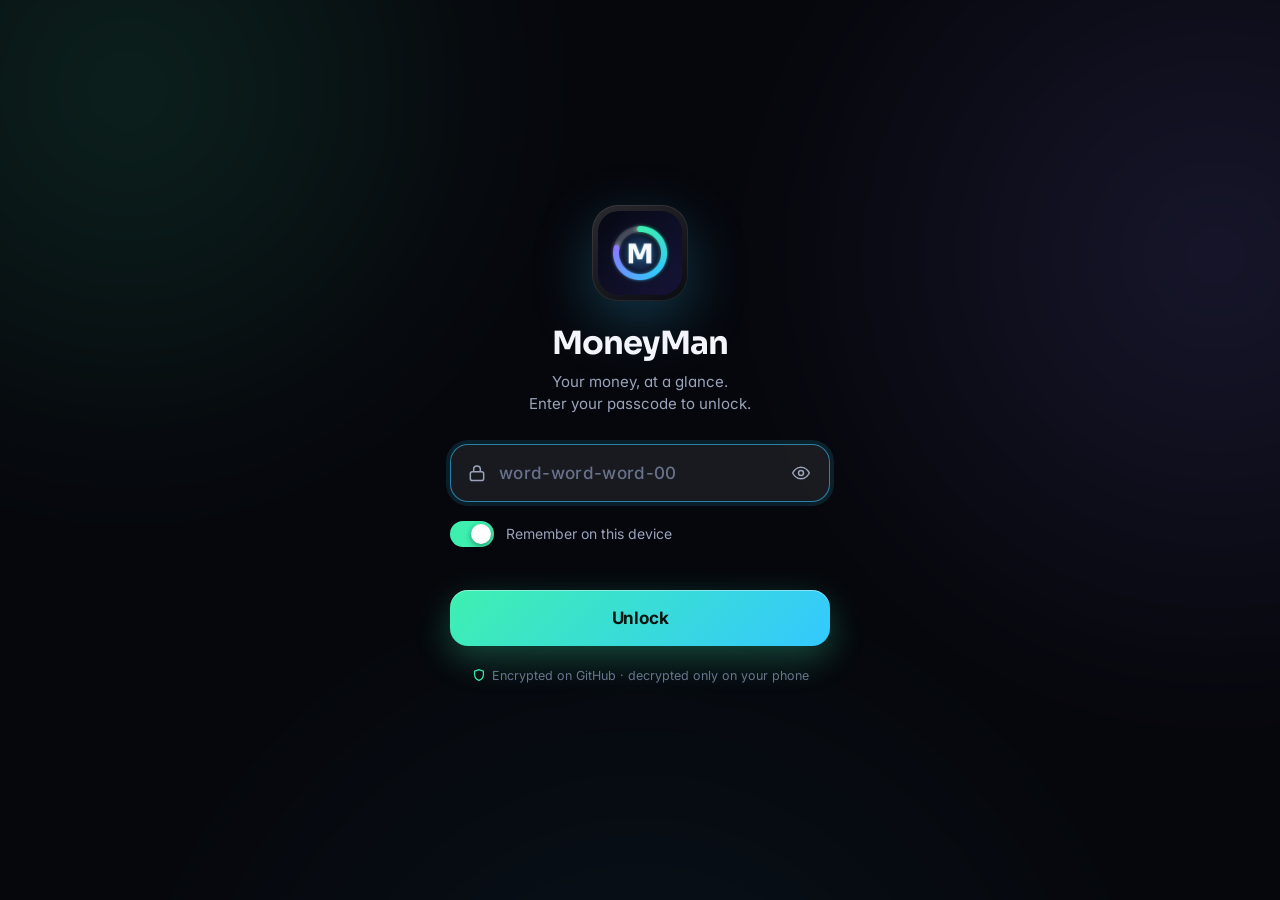
==== index.html @ cd47c5bb "Deploy MoneyMan 2026-10-10T09:07" ====
<!DOCTYPE html>
<html lang="en">
<head>
<meta charset="utf-8">
<meta name="viewport" content="width=device-width, initial-scale=1, viewport-fit=cover, user-scalable=no">
<title>MoneyMan</title>
<meta name="description" content="MoneyMan — private money tracker">
<meta name="robots" content="noindex, nofollow">
<meta name="theme-color" content="#06070c">
<meta name="color-scheme" content="dark">
<meta name="apple-mobile-web-app-capable" content="yes">
<meta name="mobile-web-app-capable" content="yes">
<meta name="apple-mobile-web-app-status-bar-style" content="black-translucent">
<meta name="apple-mobile-web-app-title" content="MoneyMan">
<meta name="format-detection" content="telephone=no">
<meta name="referrer" content="no-referrer">
<link rel="manifest" href="manifest.json">
<link rel="icon" type="image/png" sizes="32x32" href="icons/favicon-32.png">
<link rel="apple-touch-icon" sizes="180x180" href="icons/apple-touch-icon.png">
<link rel="preload" href="fonts/inter.woff2" as="font" type="font/woff2" crossorigin>
<link rel="preload" href="fonts/sora.woff2" as="font" type="font/woff2" crossorigin>
<link rel="stylesheet" href="css/app.css?v=20261010090726">
</head>
<body>
<div class="aurora" aria-hidden="true"><i></i><i></i><i></i></div>

<section id="lock" class="lock" hidden>
  <form class="lock-card" id="lock-form" autocomplete="on" novalidate>
    <div class="lock-icon"><img src="icons/icon-192.png" alt="" width="84" height="84"></div>
    <h1 class="lock-title">MoneyMan</h1>
    <p class="lock-sub">Your money, at a glance.<br>Enter your passcode to unlock.</p>
    <input type="text" name="username" value="carlos" autocomplete="username" hidden>
    <label class="field" id="field">
      <svg class="field-ic" viewBox="0 0 24 24"><rect x="4" y="10.5" width="16" height="10.5" rx="2.5"/><path d="M8 10.5V7.5a4 4 0 0 1 8 0v3"/></svg>
      <input id="pass" type="password" placeholder="word-word-word-00" autocomplete="current-password" autocapitalize="none" autocorrect="off" spellcheck="false" enterkeyhint="go" aria-label="Passcode">
      <button type="button" class="eye" id="eye" aria-label="Show passcode"><svg viewBox="0 0 24 24"><path d="M2 12s3.6-7 10-7 10 7 10 7-3.6 7-10 7S2 12 2 12Z"/><circle cx="12" cy="12" r="3"/></svg></button>
    </label>
    <label class="remember"><input type="checkbox" id="remember" checked><span class="switch"><i></i></span><span>Remember on this device</span></label>
    <p class="lock-err" id="lock-err" role="alert"></p>
    <button type="submit" class="btn-primary" id="unlock"><span class="lbl">Unlock</span><span class="spin"></span></button>
    <p class="lock-foot"><svg viewBox="0 0 24 24"><path d="M12 2.8 4.5 5.6v5.6c0 4.8 3.2 8.6 7.5 10 4.3-1.4 7.5-5.2 7.5-10V5.6z"/></svg>Encrypted on GitHub · decrypted only on your phone</p>
  </form>
</section>

<div id="app" hidden>
  <header id="topbar">
    <div class="brand"><img src="icons/icon-192.png" alt="" width="26" height="26"><span>MoneyMan</span></div>
    <div class="top-right">
      <button class="updated" id="updated" data-action="refresh" aria-label="Refresh data"><i class="dot"></i><span>Updated</span></button>
      <button class="icon-btn" data-action="menu" aria-label="Menu"><svg viewBox="0 0 24 24"><circle cx="5" cy="12" r="1.6"/><circle cx="12" cy="12" r="1.6"/><circle cx="19" cy="12" r="1.6"/></svg></button>
    </div>
  </header>
  <main id="main"><div id="screen" class="screen"></div></main>
  <nav id="tabbar">
    <span class="tab-ind" aria-hidden="true"></span>
    <button class="tab" data-action="nav" data-tab="home"><svg viewBox="0 0 24 24"><path d="M3.5 10.2 12 3.5l8.5 6.7V19a2 2 0 0 1-2 2h-4v-6h-5v6h-4a2 2 0 0 1-2-2z"/></svg><span>Home</span></button>
    <button class="tab" data-action="nav" data-tab="goals"><svg viewBox="0 0 24 24"><circle cx="12" cy="12" r="9"/><circle cx="12" cy="12" r="5"/><circle cx="12" cy="12" r="1.2"/></svg><span>Goals</span></button>
    <button class="tab" data-action="nav" data-tab="week"><svg viewBox="0 0 24 24"><rect x="3.5" y="5" width="17" height="15.5" rx="3"/><path d="M8 3v4M16 3v4M3.5 10h17M8 14h3"/></svg><span>Week</span></button>
    <button class="tab" data-action="nav" data-tab="bills"><svg viewBox="0 0 24 24"><path d="M5 3h14v18l-2.3-1.5L14.3 21 12 19.5 9.7 21l-2.4-1.5L5 21z"/><path d="M9 8h6M9 12h6M9 16h3"/></svg><span>Bills</span></button>
    <button class="tab" data-action="nav" data-tab="activity"><svg viewBox="0 0 24 24"><path d="M3 12h3.5l2.5-7 5 14 2.5-7H21"/></svg><span>Activity</span></button>
  </nav>
</div>
<div id="sheet-root"></div>
<div id="toasts" aria-live="polite"></div>
<script src="js/app.js?v=20261010090726"></script>
</body>
</html>
---- css/app.css ----
@font-face{font-family:"Inter";src:url(../fonts/inter.woff2) format("woff2");font-weight:400 800;font-display:swap}
@font-face{font-family:"Sora";src:url(../fonts/sora.woff2) format("woff2");font-weight:500 800;font-display:swap}

:root{
  --bg:#06070c; --bg2:#0b0d16;
  --card:rgba(255,255,255,.045); --card2:rgba(255,255,255,.07); --line:rgba(255,255,255,.075); --line2:rgba(255,255,255,.12);
  --text:#f3f5fb; --dim:#9aa3ba; --dim2:#69728c;
  --mint:#3ef0b0; --cyan:#34c8ff; --violet:#8b7bff; --pink:#ff7ab6; --amber:#ffb547; --red:#ff5d6c; --blue:#5b8cff;
  --g-mint:linear-gradient(135deg,#3ef0b0,#34c8ff); --g-violet:linear-gradient(135deg,#8b7bff,#34c8ff); --g-pink:linear-gradient(135deg,#ff7ab6,#ffb547);
  --sat:env(safe-area-inset-top,0px); --sab:env(safe-area-inset-bottom,0px);
  --sal:env(safe-area-inset-left,0px); --sar:env(safe-area-inset-right,0px);
  --body:"Inter",-apple-system,system-ui,sans-serif; --head:"Sora","Inter",-apple-system,system-ui,sans-serif;
  --tabh:62px; --toph:52px; --r:22px; --ease:cubic-bezier(.2,.9,.25,1);
}
*{box-sizing:border-box;-webkit-tap-highlight-color:transparent}
html,body{margin:0;height:100%;background:var(--bg);color:var(--text);font-family:var(--body);font-size:15px;overflow:hidden;overscroll-behavior:none;
  -webkit-font-smoothing:antialiased;font-feature-settings:"cv11","ss01"}
body{position:fixed;inset:0;-webkit-user-select:none;user-select:none;-webkit-text-size-adjust:100%}
button{font:inherit;color:inherit;background:none;border:0;padding:0;cursor:pointer;touch-action:manipulation}
input{font:inherit;color:inherit;-webkit-user-select:text;user-select:text}
svg{display:block}
[hidden]{display:none!important}
.num{font-family:var(--head);font-variant-numeric:tabular-nums;letter-spacing:-.02em}

/* ambient aurora */
.aurora{position:fixed;inset:0;z-index:0;pointer-events:none;overflow:hidden}
.aurora i{position:absolute;border-radius:50%;filter:blur(60px);opacity:.55;animation:drift 22s ease-in-out infinite alternate}
.aurora i:nth-child(1){width:70vw;height:70vw;left:-25vw;top:-28vw;background:radial-gradient(circle,rgba(62,240,176,.22),transparent 65%)}
.aurora i:nth-child(2){width:80vw;height:80vw;right:-35vw;top:-20vw;background:radial-gradient(circle,rgba(139,123,255,.25),transparent 65%);animation-delay:-8s}
.aurora i:nth-child(3){width:90vw;height:90vw;left:5vw;bottom:-60vw;background:radial-gradient(circle,rgba(52,200,255,.12),transparent 65%);animation-delay:-14s}
@keyframes drift{to{transform:translate3d(6vw,4vw,0) scale(1.08)}}

/* ---------- lock screen ---------- */
.lock{position:fixed;inset:0;z-index:20;display:flex;align-items:center;justify-content:center;
  padding:calc(var(--sat) + 20px) calc(var(--sar) + 22px) calc(var(--sab) + 20px) calc(var(--sal) + 22px);overflow-y:auto}
.lock-card{width:100%;max-width:380px;display:flex;flex-direction:column;align-items:center;text-align:center;animation:rise .7s var(--ease) both}
.lock-icon{width:96px;height:96px;border-radius:26px;padding:6px;background:linear-gradient(145deg,rgba(255,255,255,.14),rgba(255,255,255,.02));
  box-shadow:0 20px 60px rgba(52,200,255,.25),0 0 0 1px rgba(255,255,255,.08) inset;margin-bottom:22px;animation:float 5s ease-in-out infinite}
.lock-icon img{width:84px;height:84px;border-radius:21px;display:block}
.lock-title{font-family:var(--head);font-weight:700;font-size:32px;letter-spacing:-.03em;margin:0 0 8px}
.lock-sub{color:var(--dim);margin:0 0 28px;line-height:1.5;font-size:15px}
.field{width:100%;height:58px;display:flex;align-items:center;gap:10px;padding:0 6px 0 16px;border-radius:18px;background:rgba(255,255,255,.06);
  border:1px solid var(--line2);transition:border-color .2s,box-shadow .2s,background .2s}
.field:focus-within{border-color:rgba(52,200,255,.6);box-shadow:0 0 0 4px rgba(52,200,255,.12);background:rgba(255,255,255,.08)}
.field.bad{border-color:rgba(255,93,108,.7);box-shadow:0 0 0 4px rgba(255,93,108,.12);animation:shake .45s}
.field-ic{width:20px;height:20px;flex:none;fill:none;stroke:var(--dim);stroke-width:1.8}
.field input{flex:1;min-width:0;height:100%;background:none;border:0;outline:0;font-size:17px;font-weight:500;letter-spacing:.02em}
.field input::placeholder{color:var(--dim2)}
.eye{width:44px;height:44px;display:grid;place-items:center;border-radius:12px;color:var(--dim)}
.eye svg{width:20px;height:20px;fill:none;stroke:currentColor;stroke-width:1.8}
.eye.on{color:var(--cyan)}
.remember{display:flex;align-items:center;gap:12px;align-self:flex-start;min-height:44px;margin-top:10px;color:var(--dim);font-size:14px;cursor:pointer}
.remember input{position:absolute;opacity:0;pointer-events:none}
.switch{width:44px;height:26px;border-radius:99px;background:rgba(255,255,255,.12);position:relative;transition:background .25s}
.switch i{position:absolute;top:3px;left:3px;width:20px;height:20px;border-radius:50%;background:#fff;box-shadow:0 2px 6px rgba(0,0,0,.4);transition:transform .25s var(--ease)}
.remember input:checked+.switch{background:var(--mint)}
.remember input:checked+.switch i{transform:translateX(18px)}
.lock-err{min-height:20px;margin:6px 0 8px;color:#ff8a95;font-size:14px;font-weight:500}
.btn-primary{position:relative;width:100%;height:56px;border-radius:18px;background:var(--g-mint);color:#04140f;font-weight:700;font-size:17px;letter-spacing:-.01em;
  box-shadow:0 12px 34px rgba(62,240,176,.28),inset 0 1px 0 rgba(255,255,255,.4);transition:transform .15s,filter .2s,box-shadow .2s}
.btn-primary:active{transform:scale(.97)}
.btn-primary .spin{display:none;position:absolute;right:20px;top:50%;width:20px;height:20px;margin-top:-10px;border-radius:50%;border:2.5px solid rgba(4,20,15,.25);border-top-color:#04140f;animation:spin .8s linear infinite}
.btn-primary.busy{filter:saturate(.7)}
.btn-primary.busy .spin{display:block}
.lock-foot{display:flex;align-items:center;gap:6px;margin-top:22px;color:var(--dim2);font-size:12.5px}
.lock-foot svg{width:14px;height:14px;fill:none;stroke:var(--mint);stroke-width:2}
.unlocking .lock-card{animation:unlockOut .5s var(--ease) forwards}

/* ---------- app shell ---------- */
#app{position:fixed;inset:0;z-index:2}
#topbar{position:absolute;top:0;left:0;right:0;z-index:5;height:calc(var(--sat) + var(--toph));display:flex;align-items:flex-end;justify-content:space-between;
  padding:var(--sat) calc(var(--sar) + 10px) 0 calc(var(--sal) + 18px);
  background:linear-gradient(180deg,rgba(6,7,12,.92),rgba(6,7,12,.72));-webkit-backdrop-filter:blur(18px) saturate(160%);backdrop-filter:blur(18px) saturate(160%);
  border-bottom:1px solid transparent;transition:border-color .25s}
#topbar.scrolled{border-bottom-color:var(--line)}
.brand{display:flex;align-items:center;gap:9px;height:var(--toph);font-family:var(--head);font-weight:700;font-size:17px;letter-spacing:-.02em}
.brand img{border-radius:8px;box-shadow:0 0 14px rgba(52,200,255,.35)}
.top-right{display:flex;align-items:center;gap:2px;height:var(--toph)}
.updated{height:38px;display:flex;align-items:center;gap:7px;padding:0 12px;border-radius:99px;background:var(--card);border:1px solid var(--line);
  color:var(--dim);font-size:12px;font-weight:600;transition:transform .15s}
.updated:active{transform:scale(.95)}
.updated .dot{width:7px;height:7px;border-radius:50%;background:var(--mint);box-shadow:0 0 8px var(--mint)}
.updated.stale .dot{background:var(--amber);box-shadow:0 0 8px var(--amber)}
.updated.loading .dot{animation:pulse 1s ease-in-out infinite}
.icon-btn{flex:none;width:44px;height:44px;display:grid;place-items:center;border-radius:14px;color:var(--dim)}
.icon-btn svg{width:22px;height:22px;fill:currentColor}
.icon-btn:active{background:var(--card)}

#main{position:absolute;inset:0;overflow-y:auto;overflow-x:hidden;-webkit-overflow-scrolling:touch;overscroll-behavior-y:contain;
  padding-top:calc(var(--sat) + var(--toph));padding-bottom:calc(var(--sab) + var(--tabh))}
.screen{min-height:100%;display:flex;flex-direction:column;gap:14px;padding:6px calc(var(--sar) + 16px) 22px calc(var(--sal) + 16px)}
.screen.animate>*{animation:rise .55s var(--ease) both}
.screen.animate>*:nth-child(2){animation-delay:.05s}
.screen.animate>*:nth-child(3){animation-delay:.1s}
.screen.animate>*:nth-child(4){animation-delay:.15s}
.screen.animate>*:nth-child(5){animation-delay:.2s}
.screen.animate>*:nth-child(n+6){animation-delay:.25s}

#tabbar{position:absolute;left:0;right:0;bottom:0;z-index:5;display:grid;grid-template-columns:repeat(5,1fr);
  padding:0 var(--sar) var(--sab) var(--sal);background:rgba(9,10,17,.78);-webkit-backdrop-filter:blur(22px) saturate(170%);backdrop-filter:blur(22px) saturate(170%);
  border-top:1px solid var(--line)}
.tab{position:relative;z-index:1;height:var(--tabh);display:flex;flex-direction:column;align-items:center;justify-content:center;gap:4px;color:var(--dim2);
  font-size:10.5px;font-weight:600;letter-spacing:.01em;transition:color .25s}
.tab svg{width:24px;height:24px;fill:none;stroke:currentColor;stroke-width:1.8;stroke-linecap:round;stroke-linejoin:round;transition:transform .3s var(--ease)}
.tab.active{color:var(--text)}
.tab.active svg{stroke:url(#tabgrad);stroke:var(--mint);transform:translateY(-1px) scale(1.06);filter:drop-shadow(0 0 8px rgba(62,240,176,.55))}
.tab:active svg{transform:scale(.88)}
.tab-ind{position:absolute;top:7px;left:var(--sal);width:calc((100% - var(--sal) - var(--sar)) / 5);height:32px;display:flex;justify-content:center;pointer-events:none;
  transform:translateX(calc(var(--i,0) * 100%));transition:transform .45s var(--ease)}
.tab-ind::before{content:"";width:56px;height:32px;border-radius:99px;background:radial-gradient(60% 80% at 50% 50%,rgba(62,240,176,.18),rgba(62,240,176,.05));
  box-shadow:inset 0 0 0 1px rgba(62,240,176,.14)}

/* ---------- common ---------- */
.card{position:relative;background:linear-gradient(180deg,rgba(255,255,255,.06),rgba(255,255,255,.03));border:1px solid var(--line);border-radius:var(--r);padding:18px;
  box-shadow:0 1px 0 rgba(255,255,255,.05) inset,0 18px 40px rgba(0,0,0,.25)}
.card.pad-s{padding:14px}
.pressable{transition:transform .18s var(--ease),background .2s}
.pressable:active{transform:scale(.975)}
.eyebrow{font-size:12px;font-weight:600;color:var(--dim);letter-spacing:.06em;text-transform:uppercase}
.h-title{font-family:var(--head);font-weight:700;font-size:30px;letter-spacing:-.035em;margin:4px 0 0;line-height:1.1}
.h-sub{color:var(--dim);font-size:14px;margin-top:6px}
.sec-h{display:flex;align-items:baseline;justify-content:space-between;margin:8px 2px -2px}
.sec-h h3{margin:0;font-family:var(--head);font-size:17px;font-weight:600;letter-spacing:-.02em}
.sec-h span{color:var(--dim);font-size:13px;font-weight:500}
.money{font-family:var(--head);font-weight:700;letter-spacing:-.04em;font-variant-numeric:tabular-nums;white-space:nowrap}
.money .c{font-size:.55em;letter-spacing:-.01em;opacity:.75;vertical-align:.62em;margin-left:1px}
.pill{display:inline-flex;align-items:center;gap:6px;height:26px;padding:0 10px;border-radius:99px;font-size:12px;font-weight:650;white-space:nowrap;
  background:rgba(62,240,176,.12);color:var(--mint);border:1px solid rgba(62,240,176,.22)}
.pill i{width:6px;height:6px;border-radius:50%;background:currentColor;box-shadow:0 0 8px currentColor}
.pill.amber{background:rgba(255,181,71,.12);color:var(--amber);border-color:rgba(255,181,71,.25)}
.pill.red{background:rgba(255,93,108,.13);color:#ff8792;border-color:rgba(255,93,108,.3)}
.pill.violet{background:rgba(139,123,255,.14);color:#b2a8ff;border-color:rgba(139,123,255,.28)}
.pill.dim{background:rgba(255,255,255,.06);color:var(--dim);border-color:var(--line)}
.tag{display:inline-flex;align-items:center;height:20px;padding:0 7px;border-radius:6px;font-size:10.5px;font-weight:700;letter-spacing:.05em;
  background:rgba(255,255,255,.08);color:var(--dim)}
.tag.cash{background:rgba(62,240,176,.14);color:var(--mint)}
.tag.bnpl{background:rgba(139,123,255,.16);color:#b2a8ff}
.tag.varies{background:rgba(255,181,71,.14);color:var(--amber)}
.tag.sub{background:rgba(52,200,255,.13);color:var(--cyan)}
.tag.manual{background:rgba(255,122,182,.15);color:var(--pink)}
.ico{width:42px;height:42px;flex:none;border-radius:13px;display:grid;place-items:center;background:rgba(255,255,255,.07);color:var(--text)}
.ico svg{width:20px;height:20px;fill:none;stroke:currentColor;stroke-width:1.8;stroke-linecap:round;stroke-linejoin:round}
.ico.food{background:rgba(255,155,82,.14);color:#ffae6e}
.ico.groceries{background:rgba(62,240,176,.13);color:var(--mint)}
.ico.fun{background:rgba(255,122,182,.14);color:var(--pink)}
.ico.subs{background:rgba(52,200,255,.13);color:var(--cyan)}
.ico.shopping{background:rgba(139,123,255,.15);color:#a99dff}
.ico.gas{background:rgba(255,213,79,.13);color:#ffd54f}
.ico.bills,.ico.fees{background:rgba(91,140,255,.15);color:#85a8ff}
.ico.income{background:rgba(62,240,176,.15);color:var(--mint)}
.ico.transfer{background:rgba(255,255,255,.08);color:#c9cfdd}
.ico.cash{background:rgba(62,240,176,.1);color:#9ff5d3}
.ico.other{background:rgba(255,255,255,.07);color:var(--dim)}
.bar{position:relative;height:12px;border-radius:99px;background:rgba(255,255,255,.07);overflow:visible}
.bar>b{position:absolute;left:0;top:0;bottom:0;width:0;border-radius:99px;background:var(--g-mint);box-shadow:0 0 16px rgba(62,240,176,.45);
  transition:width 1.1s var(--ease)}
.bar.violet>b{background:var(--g-violet);box-shadow:0 0 16px rgba(139,123,255,.5)}
.bar.pink>b{background:var(--g-pink);box-shadow:0 0 16px rgba(255,122,182,.45)}
.bar.amber>b{background:linear-gradient(90deg,#ffcf6b,#ff9d3d);box-shadow:0 0 16px rgba(255,170,60,.5)}
.bar.red>b{background:linear-gradient(90deg,#ff7a6b,#ff3d5f);box-shadow:0 0 16px rgba(255,70,90,.55)}
.bar .tick{position:absolute;top:-5px;bottom:-5px;width:2px;border-radius:2px;background:rgba(255,255,255,.75);box-shadow:0 0 6px rgba(255,255,255,.6)}
.btn{height:46px;display:inline-flex;align-items:center;justify-content:center;gap:8px;padding:0 18px;border-radius:15px;font-weight:650;font-size:15px;
  background:var(--card2);border:1px solid var(--line2);transition:transform .15s,background .2s}
.btn:active{transform:scale(.96);background:rgba(255,255,255,.1)}
.btn svg{width:18px;height:18px;fill:none;stroke:currentColor;stroke-width:2;stroke-linecap:round}
.btn.mint{background:var(--g-mint);color:#04140f;border:0;box-shadow:0 10px 26px rgba(62,240,176,.25)}
.btn.block{width:100%}
.btn.danger{color:#ff8792}
.row{display:flex;align-items:center;gap:12px;min-height:58px;padding:8px 0}
.row+.row{border-top:1px solid var(--line)}
.row .mid{flex:1;min-width:0}
.row .t1{font-weight:600;font-size:15px;white-space:nowrap;overflow:hidden;text-overflow:ellipsis;display:flex;align-items:center;gap:6px}
.row .t1 .nm{overflow:hidden;text-overflow:ellipsis}
.row .t2{color:var(--dim);font-size:12.5px;margin-top:3px;white-space:nowrap;overflow:hidden;text-overflow:ellipsis}
.row .amt{font-family:var(--head);font-weight:600;font-size:15.5px;font-variant-numeric:tabular-nums;letter-spacing:-.02em;text-align:right;white-space:nowrap}
.row .amt.in{color:var(--mint)}
.row .amt small{display:block;color:var(--dim);font-family:var(--body);font-size:11.5px;font-weight:500;letter-spacing:0;margin-top:3px}
.empty{color:var(--dim);text-align:center;padding:22px 8px;font-size:14px}

/* ---------- home ---------- */
.greet .date{color:var(--dim);font-size:13.5px;font-weight:500}
.nudge{display:flex;gap:14px;align-items:center;padding:16px;background:linear-gradient(120deg,rgba(255,181,71,.16),rgba(255,122,182,.08) 60%,rgba(255,255,255,.03));
  border-color:rgba(255,181,71,.22)}
.nudge .ico{background:rgba(255,181,71,.2);color:var(--amber);width:46px;height:46px;border-radius:15px}
.nudge .t{font-family:var(--head);font-weight:600;font-size:16.5px;letter-spacing:-.02em;line-height:1.3}
.nudge .s{color:var(--dim);font-size:13px;margin-top:4px}
.hero-goal{display:flex;align-items:center;gap:18px;overflow:hidden}
.hero-goal::after{content:"";position:absolute;right:-60px;top:-60px;width:200px;height:200px;border-radius:50%;background:radial-gradient(circle,rgba(62,240,176,.14),transparent 70%);pointer-events:none}
.ring{position:relative;flex:none;width:142px;height:142px}
.ring svg{width:100%;height:100%;transform:rotate(-90deg);overflow:visible}
.ring .trk{fill:none;stroke:rgba(255,255,255,.07)}
.ring .val{fill:none;stroke-linecap:round;transition:stroke-dashoffset 1.4s var(--ease);filter:drop-shadow(0 0 7px rgba(62,240,176,.6))}
.ring .ctr{position:absolute;inset:0;display:flex;flex-direction:column;align-items:center;justify-content:center}
.ring .pct{font-family:var(--head);font-weight:700;font-size:30px;letter-spacing:-.04em}
.ring .pct small{font-size:15px;opacity:.7;margin-left:1px}
.ring .of{color:var(--dim);font-size:11.5px;margin-top:2px;font-weight:500}
.hero-goal .info{min-width:0;flex:1;position:relative;z-index:1}
.hero-goal .gname{display:flex;align-items:center;gap:7px;font-weight:600;color:var(--dim);font-size:13.5px}
.hero-goal .gname svg{width:17px;height:17px;fill:none;stroke:var(--mint);stroke-width:1.9;stroke-linecap:round;stroke-linejoin:round}
.hero-goal .big{font-size:32px;margin:6px 0 2px;line-height:1.05}
.hero-goal .sub{color:var(--dim);font-size:13px;line-height:1.45}
.hero-goal .pill{margin-top:12px}
.tiles{display:grid;grid-template-columns:1fr 1fr;gap:12px}
.tile{position:relative;padding:15px 15px 14px;min-height:126px;display:flex;flex-direction:column;justify-content:space-between;overflow:hidden}
.tile .lbl{display:flex;align-items:center;gap:7px;font-size:12.5px;color:var(--dim);font-weight:600}
.tile .lbl svg{width:16px;height:16px;fill:none;stroke:currentColor;stroke-width:1.9;stroke-linecap:round;stroke-linejoin:round}
.tile .v{font-size:25px;margin-top:10px;line-height:1}
.tile .s{font-size:12px;color:var(--dim);margin-top:6px;font-weight:500}
.tile .mini{height:5px;border-radius:9px;background:rgba(255,255,255,.07);margin-top:10px;overflow:hidden}
.tile .mini b{display:block;height:100%;width:0;border-radius:9px;background:var(--g-mint);transition:width 1.1s var(--ease)}
.tile .mini.amber b{background:linear-gradient(90deg,#ffcf6b,#ff9d3d)} .tile .mini.red b{background:linear-gradient(90deg,#ff7a6b,#ff3d5f)}
.tile .mini.pink b{background:var(--g-pink)}
.tile .add{position:absolute;right:10px;top:40px;width:38px;height:38px;border-radius:12px;display:grid;place-items:center;background:rgba(62,240,176,.12);color:var(--mint)}
.tile .add svg{width:18px;height:18px;fill:none;stroke:currentColor;stroke-width:2.2;stroke-linecap:round}
.tile.glow-mint::before,.tile.glow-violet::before,.tile.glow-cyan::before,.tile.glow-pink::before{content:"";position:absolute;left:-30px;bottom:-50px;width:130px;height:110px;border-radius:50%;pointer-events:none;opacity:.8}
.tile.glow-mint::before{background:radial-gradient(circle,rgba(62,240,176,.16),transparent 70%)}
.tile.glow-violet::before{background:radial-gradient(circle,rgba(139,123,255,.2),transparent 70%)}
.tile.glow-cyan::before{background:radial-gradient(circle,rgba(52,200,255,.16),transparent 70%)}
.tile.glow-pink::before{background:radial-gradient(circle,rgba(255,122,182,.16),transparent 70%)}
.install{display:flex;gap:12px;align-items:center;padding:12px 8px 12px 14px;font-size:13px;color:var(--dim)}
.install b{color:var(--text)}
.install .x{flex:none}

/* ---------- goals ---------- */
.goal-head{display:flex;align-items:center;gap:12px}
.goal-head .ico{width:46px;height:46px;border-radius:15px}
.goal-head .ico.mint{background:rgba(62,240,176,.14);color:var(--mint)} .goal-head .ico.pink{background:rgba(255,122,182,.15);color:var(--pink)}
.goal-head .ico.violet{background:rgba(139,123,255,.16);color:#a99dff}
.goal-head .nm{font-family:var(--head);font-weight:650;font-size:18px;letter-spacing:-.02em}
.goal-head .dd{color:var(--dim);font-size:13px;margin-top:2px}
.goal-head .mid{flex:1;min-width:0}
.goal-amt{display:flex;align-items:baseline;gap:8px;margin:18px 0 12px}
.goal-amt .money{font-size:38px;line-height:1}
.goal-amt .of{color:var(--dim);font-size:15px;font-weight:500}
.goal-meta{display:flex;justify-content:space-between;color:var(--dim);font-size:12.5px;margin-top:9px;font-weight:500}
.goal-meta b{color:var(--text);font-weight:650}
.stats{display:grid;grid-template-columns:repeat(3,1fr);gap:8px;margin-top:16px}
.stat{background:rgba(255,255,255,.04);border:1px solid var(--line);border-radius:14px;padding:10px 10px 9px}
.stat .k{font-size:11px;color:var(--dim);font-weight:600;white-space:nowrap}
.stat .v{font-family:var(--head);font-weight:650;font-size:16px;margin-top:4px;letter-spacing:-.02em;white-space:nowrap}
.chips{display:flex;flex-wrap:wrap;gap:8px;margin-top:14px}
.chip{display:inline-flex;align-items:center;gap:7px;height:32px;padding:0 11px;border-radius:11px;background:rgba(255,255,255,.05);border:1px solid var(--line);font-size:12.5px;color:var(--dim);font-weight:500}
.chip b{color:var(--text);font-weight:650}
.chip i{width:8px;height:8px;border-radius:3px}
.plan{display:flex;gap:10px;align-items:flex-start;margin-top:14px;padding:12px;border-radius:14px;background:rgba(62,240,176,.07);border:1px solid rgba(62,240,176,.14);font-size:13.5px;line-height:1.45}
.plan svg{width:18px;height:18px;flex:none;margin-top:1px;fill:none;stroke:var(--mint);stroke-width:2;stroke-linecap:round;stroke-linejoin:round}
.plan.amber{background:rgba(255,181,71,.07);border-color:rgba(255,181,71,.18)} .plan.amber svg{stroke:var(--amber)}
.plan b{font-weight:650}
.stack{display:flex;height:12px;border-radius:99px;overflow:hidden;gap:3px;margin-top:6px}
.stack i{display:block;height:100%;border-radius:3px}
.bk{margin-top:12px}
.bk .row{min-height:48px}
.bk .ico{width:36px;height:36px;border-radius:11px}
.bk .ico svg{width:17px;height:17px}
.paydays{display:flex;justify-content:space-between;margin-top:16px;gap:6px}
.pd{flex:1;display:flex;flex-direction:column;align-items:center;gap:6px;font-size:11px;color:var(--dim);font-weight:600}
.pd i{width:28px;height:28px;border-radius:50%;display:grid;place-items:center;border:1.5px dashed rgba(255,255,255,.2);font-style:normal}
.pd.done i{border:0;background:var(--g-pink);color:#1a0610;box-shadow:0 0 12px rgba(255,122,182,.5)}
.pd.miss i{border:1.5px solid rgba(255,181,71,.6);color:var(--amber)}
.pd.next i{border:1.5px solid var(--pink);box-shadow:0 0 0 4px rgba(255,122,182,.12)}
.pd i svg{width:14px;height:14px;fill:none;stroke:currentColor;stroke-width:2.6;stroke-linecap:round;stroke-linejoin:round}

/* ---------- week ---------- */
.week-hero .top{display:flex;justify-content:space-between;align-items:flex-start;gap:10px}
.week-hero .big{font-size:52px;line-height:1;margin-top:8px}
.week-hero .big.red{color:#ff8792}
.week-hero .cap{color:var(--dim);font-size:13.5px;margin-top:6px}
.week-hero .bar{margin:20px 0 10px;height:14px}
.trio{display:grid;grid-template-columns:repeat(3,1fr);gap:8px;margin-top:16px}
.trio .stat .v{font-size:17px}
.allow{display:flex;align-items:center;gap:14px;padding:14px 16px}
.allow .ico{background:rgba(52,200,255,.13);color:var(--cyan)}
.allow .v{font-size:24px}
.allow .s{color:var(--dim);font-size:12.5px;margin-top:2px}
.allow .mid{flex:1}
.formula{display:flex;flex-wrap:wrap;gap:6px;align-items:center;margin-top:14px;font-size:12px;color:var(--dim)}
.formula span{padding:4px 8px;border-radius:8px;background:rgba(255,255,255,.05)}
.formula b{color:var(--text);font-weight:650}
.del{width:38px;height:38px;border-radius:11px;display:grid;place-items:center;color:var(--dim);background:rgba(255,255,255,.05);flex:none}
.del svg{width:16px;height:16px;fill:none;stroke:currentColor;stroke-width:2.2;stroke-linecap:round}

/* ---------- bills ---------- */
.reserve{display:flex;align-items:center;gap:16px;overflow:hidden}
.reserve .ico{width:52px;height:52px;border-radius:17px;background:rgba(91,140,255,.16);color:#8fb0ff}
.reserve .ico svg{width:24px;height:24px}
.reserve .v{font-size:34px;line-height:1}
.reserve .v small{font-size:15px;color:var(--dim);font-family:var(--body);font-weight:500;letter-spacing:0;margin-left:4px}
.reserve .s{color:var(--dim);font-size:13px;margin-top:5px}
.reserve::after{content:"";position:absolute;right:-50px;bottom:-70px;width:200px;height:180px;border-radius:50%;background:radial-gradient(circle,rgba(91,140,255,.18),transparent 70%)}
.when{font-size:11.5px;color:var(--dim);font-weight:600}
.when.soon{color:var(--amber)}
.total-row{display:flex;justify-content:space-between;align-items:baseline;margin-top:6px;padding-top:12px;border-top:1px solid var(--line2);font-weight:600}
.total-row .money{font-size:20px}
.saved-hero{display:flex;align-items:center;gap:16px;padding:18px;background:linear-gradient(125deg,rgba(62,240,176,.14),rgba(52,200,255,.06) 60%,rgba(255,255,255,.03));border-color:rgba(62,240,176,.2)}
.saved-hero .v{font-size:34px;line-height:1;color:var(--mint);text-shadow:0 0 24px rgba(62,240,176,.35)}
.saved-hero .s{color:var(--dim);font-size:13px;margin-top:6px}
.strike{text-decoration:line-through;text-decoration-color:rgba(255,255,255,.35);color:var(--dim)}
.cancel-ok{width:22px;height:22px;border-radius:50%;background:rgba(62,240,176,.15);display:grid;place-items:center;color:var(--mint);flex:none}
.cancel-ok svg{width:12px;height:12px;fill:none;stroke:currentColor;stroke-width:3;stroke-linecap:round;stroke-linejoin:round}

/* ---------- activity ---------- */
.filters{display:flex;gap:8px;overflow-x:auto;margin:0 calc(-16px - var(--sar)) 0 calc(-16px - var(--sal));padding:2px calc(16px + var(--sar)) 4px calc(16px + var(--sal));scrollbar-width:none;scroll-snap-type:x proximity}
.filters::-webkit-scrollbar{display:none}
.fchip{flex:none;height:38px;padding:0 15px;border-radius:99px;font-size:13.5px;font-weight:600;color:var(--dim);background:var(--card);border:1px solid var(--line);transition:all .25s var(--ease);scroll-snap-align:start}
.fchip.on{background:var(--text);color:#0a0b10;border-color:var(--text);box-shadow:0 6px 20px rgba(255,255,255,.12)}
.fchip:active{transform:scale(.94)}
.day-h{display:flex;justify-content:space-between;color:var(--dim);font-size:12.5px;font-weight:600;margin:6px 4px -6px;letter-spacing:.02em}
.list.card{padding:4px 16px}
.act-sum{display:grid;grid-template-columns:1fr 1fr;gap:12px}
.act-sum .tile{min-height:auto}

/* ---------- sheet / toasts ---------- */
.overlay{position:fixed;inset:0;z-index:30;background:rgba(0,0,0,.55);-webkit-backdrop-filter:blur(6px);backdrop-filter:blur(6px);animation:fade .25s both;display:flex;align-items:flex-end}
.overlay.out{animation:fade .22s reverse both}
.sheet{width:100%;background:linear-gradient(180deg,#141725,#0d0f18);border-top:1px solid var(--line2);border-radius:28px 28px 0 0;
  padding:10px calc(var(--sar) + 20px) calc(var(--sab) + 20px) calc(var(--sal) + 20px);animation:sheetUp .42s var(--ease) both;box-shadow:0 -20px 60px rgba(0,0,0,.5)}
.overlay.out .sheet{animation:sheetDown .25s ease-in both}
.grab{width:40px;height:5px;border-radius:9px;background:rgba(255,255,255,.18);margin:0 auto 14px}
.sheet h2{font-family:var(--head);font-size:22px;letter-spacing:-.03em;margin:0 0 4px}
.sheet .sub{color:var(--dim);font-size:13.5px;margin:0 0 16px}
.amt-in{display:flex;align-items:center;justify-content:center;gap:4px;margin:6px 0 14px}
.amt-in span{font-family:var(--head);font-size:40px;font-weight:700;color:var(--dim)}
.amt-in input{width:1em;max-width:240px;background:none;border:0;outline:0;font-family:var(--head);font-size:52px;font-weight:700;letter-spacing:-.04em;text-align:left;caret-color:var(--mint)}
.amt-in input::placeholder{color:rgba(255,255,255,.2)}
.quick{display:flex;gap:8px;justify-content:center;margin-bottom:14px}
.quick button{height:40px;min-width:62px;padding:0 14px;border-radius:12px;background:var(--card2);border:1px solid var(--line);font-weight:650}
.quick button:active{transform:scale(.94)}
.seg{display:grid;grid-template-columns:1fr 1fr;gap:6px;padding:4px;border-radius:15px;background:rgba(255,255,255,.05);margin-bottom:12px}
.seg button{height:40px;border-radius:11px;font-weight:650;color:var(--dim);transition:all .25s}
.seg button.on{background:rgba(255,255,255,.12);color:var(--text)}
.text-in{width:100%;height:50px;border-radius:15px;background:rgba(255,255,255,.06);border:1px solid var(--line2);padding:0 14px;outline:0;margin-bottom:14px;font-size:16px}
.text-in:focus{border-color:rgba(52,200,255,.5)}
.menu-row{display:flex;align-items:center;gap:12px;width:100%;min-height:54px;padding:6px 4px;text-align:left;font-weight:600;border-radius:12px}
.menu-row+.menu-row{border-top:1px solid var(--line)}
.menu-row .ico{width:38px;height:38px;border-radius:12px}
.menu-row .mid{flex:1}
.menu-row small{display:block;color:var(--dim);font-weight:500;font-size:12.5px;margin-top:2px}
.menu-row:active{background:var(--card)}
#toasts{position:fixed;left:0;right:0;top:calc(var(--sat) + 10px);z-index:40;display:flex;flex-direction:column;align-items:center;gap:8px;pointer-events:none;padding:0 16px}
.toast{display:flex;align-items:center;gap:10px;max-width:100%;padding:11px 16px;border-radius:16px;background:rgba(28,31,46,.92);-webkit-backdrop-filter:blur(16px);backdrop-filter:blur(16px);
  border:1px solid var(--line2);box-shadow:0 14px 40px rgba(0,0,0,.45);font-size:14px;font-weight:600;animation:toastIn .45s var(--ease) both}
.toast i{width:8px;height:8px;border-radius:50%;background:var(--mint);box-shadow:0 0 8px var(--mint);flex:none}
.toast.out{animation:toastOut .3s ease-in both}

@keyframes rise{from{opacity:0;transform:translateY(14px)}to{opacity:1;transform:none}}
@keyframes fade{from{opacity:0}to{opacity:1}}
@keyframes sheetUp{from{transform:translateY(100%)}to{transform:none}}
@keyframes sheetDown{to{transform:translateY(100%)}}
@keyframes toastIn{from{opacity:0;transform:translateY(-16px) scale(.96)}to{opacity:1;transform:none}}
@keyframes toastOut{to{opacity:0;transform:translateY(-10px) scale(.97)}}
@keyframes shake{20%,60%{transform:translateX(-7px)}40%,80%{transform:translateX(7px)}}
@keyframes spin{to{transform:rotate(360deg)}}
@keyframes pulse{50%{opacity:.35}}
@keyframes float{50%{transform:translateY(-5px)}}
@keyframes unlockOut{to{opacity:0;transform:scale(1.04) translateY(-10px)}}
@keyframes pop{0%{transform:scale(1)}40%{transform:scale(1.06)}100%{transform:scale(1)}}
.pop{animation:pop .35s var(--ease)}
@media (prefers-reduced-motion:reduce){*,*::before,*::after{animation-duration:.01ms!important;transition-duration:.01ms!important}}
@media (min-width:600px){.screen{max-width:560px;margin:0 auto}}

/* ---------- v2: food / fun buckets ---------- */
.tile .v.neg,.tile .s.neg{color:#ff8792}
.tile.glow-amber::before{content:"";position:absolute;left:-30px;bottom:-50px;width:130px;height:110px;border-radius:50%;pointer-events:none;opacity:.8;background:radial-gradient(circle,rgba(255,170,90,.16),transparent 70%)}
.tile.wide{grid-column:span 2;min-height:auto;gap:12px}
.wide-row{display:flex;justify-content:space-between;align-items:flex-end;gap:10px}
.wide-r{display:flex;flex-direction:column;align-items:flex-end;gap:8px}
.wide-r .s{margin:0}
.tile .of{font-size:14px;color:var(--dim);font-family:var(--body);font-weight:500;letter-spacing:0}
.tile.wide .mini{margin-top:0}
.ico.food svg,.ico.fun svg{stroke-width:1.9}
.bucket .bh{display:flex;align-items:center;gap:12px}
.bucket .bh .ico{width:46px;height:46px;border-radius:15px}
.bucket .big{font-size:44px;margin-top:6px}
.bucket.food{background:linear-gradient(160deg,rgba(255,160,90,.09),rgba(255,255,255,.03) 45%)}
.bucket.fun{background:linear-gradient(160deg,rgba(255,122,182,.09),rgba(255,255,255,.03) 45%)}
.bucket .bar{margin:18px 0 10px}
.bucket .goal-meta b{color:var(--text)}
.split-h{display:flex;justify-content:space-between;align-items:baseline}
.split-h .money{font-size:20px}
.split .formula{margin-top:10px}
.split-bar{display:flex;gap:3px;height:10px;border-radius:99px;overflow:hidden;margin:14px 0 10px}
.split-bar i{display:block;height:100%;border-radius:3px}
.split-bar .f,.split-l i.f{background:linear-gradient(90deg,#ffb36b,#ff9d4a)}
.split-bar .u,.split-l i.u{background:linear-gradient(90deg,#ff7ab6,#c58bff)}
.split-l{display:flex;justify-content:space-between;font-size:12.5px;color:var(--dim);font-weight:500}
.split-l span{display:flex;align-items:center;gap:6px}
.split-l i{width:8px;height:8px;border-radius:3px;display:inline-block}
.split-l b{color:var(--text);font-weight:650}
.seg button{display:flex;align-items:center;justify-content:center;gap:7px}
.seg button svg{width:17px;height:17px;fill:none;stroke:currentColor;stroke-width:1.9;stroke-linecap:round;stroke-linejoin:round}
.seg button.on[data-c="food"]{background:rgba(255,160,90,.18);color:#ffbd85}
.seg button.on[data-c="fun"]{background:rgba(255,122,182,.18);color:#ff9cc8}

/* ---------- v2: bills checklist ---------- */
.bill-prog .bp-top{display:flex;justify-content:space-between;font-size:13px;color:var(--dim);font-weight:500;margin-bottom:10px}
.bill-prog .bp-top b{color:var(--text);font-weight:700}
.bill-prog .bar{height:8px}
.chk{position:relative;width:42px;height:42px;flex:none;border-radius:50%;display:grid;place-items:center;border:1.5px solid rgba(255,255,255,.2);
  background:rgba(255,255,255,.04);color:var(--dim);transition:background .3s var(--ease),border-color .3s,box-shadow .3s,transform .2s var(--ease)}
.chk svg{position:absolute;width:19px;height:19px;fill:none;stroke:currentColor;stroke-width:1.8;stroke-linecap:round;stroke-linejoin:round;transition:opacity .25s,transform .35s var(--ease)}
.chk .ck{opacity:0;transform:scale(.4) rotate(-20deg);stroke-width:3;color:#04140f}
.chk:active{transform:scale(.88)}
.chk.on{background:var(--g-mint);border-color:transparent;box-shadow:0 0 0 4px rgba(62,240,176,.12),0 6px 18px rgba(62,240,176,.35)}
.chk.on .bi{opacity:0;transform:scale(.4)}
.chk.on .ck{opacity:1;transform:none}
.chk.tapped{animation:pop .35s var(--ease)}
.row.late .chk{border-color:rgba(255,181,71,.55);color:var(--amber)}
.row.late .t2{color:#ffc978}
.row.is-paid .nm{color:var(--dim);text-decoration:line-through;text-decoration-color:rgba(255,255,255,.25)}
.row.is-paid .amt{color:var(--dim)}
.row.is-paid .t2{color:#7fe7bf}
.row.is-paid .tag{opacity:.55}
.row.moving{background:linear-gradient(90deg,rgba(62,240,176,.1),rgba(52,200,255,.06));border-radius:14px;box-shadow:0 14px 34px rgba(0,0,0,.45)}
.paid-list{background:linear-gradient(180deg,rgba(62,240,176,.05),rgba(255,255,255,.02))}
.cancelled{padding:2px 16px}
.cancel-toggle{width:100%;min-height:56px;display:flex;align-items:center;gap:12px;text-align:left}
.cancel-toggle .mid{flex:1;min-width:0;display:flex;flex-direction:column}
.cancel-toggle .t1{font-weight:600;font-size:14px;color:var(--dim)}
.cancel-toggle .t2{font-size:12px;color:var(--dim2);margin-top:3px}
.cancel-toggle .chev{width:20px;height:20px;fill:none;stroke:var(--dim);stroke-width:2;stroke-linecap:round;stroke-linejoin:round;transition:transform .3s var(--ease)}
.cancelled.open .chev{transform:rotate(180deg)}
.cancelled .row{border-top:1px solid var(--line)}

.row .amt small.when.soon{color:var(--amber)}
/* ---------- data schedule notes ---------- */
.sched-note,.menu-note{display:flex;gap:8px;align-items:flex-start;color:var(--dim2);font-size:12.5px;line-height:1.45;margin:2px 4px 0}
.sched-note svg,.menu-note svg{width:15px;height:15px;flex:none;margin-top:1px;fill:none;stroke:currentColor;stroke-width:2;stroke-linecap:round;stroke-linejoin:round}
.menu-note{margin:12px 0 0;color:var(--dim)}
.toast span{line-height:1.35}
.toast.amber i{background:var(--amber);box-shadow:0 0 8px var(--amber)}
.top-right{min-width:0}
.updated{min-width:0}
.updated span{overflow:hidden;text-overflow:ellipsis;white-space:nowrap;min-width:0}
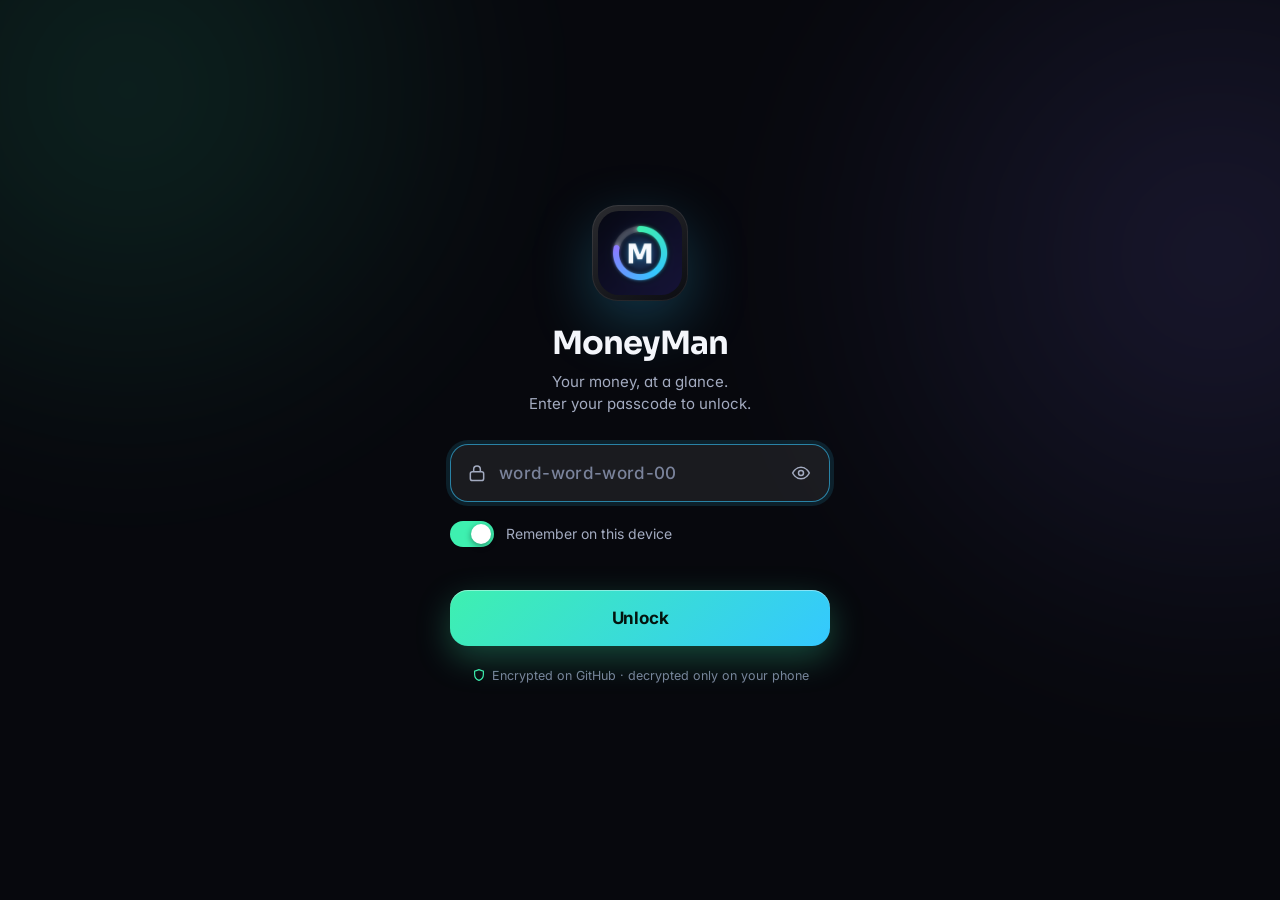
==== commit 93d11437: "Deploy MoneyMan 2026-11-28T09:05" ====
--- a/index.html
+++ b/index.html
@@ -19,10 +19,10 @@
 <link rel="apple-touch-icon" sizes="180x180" href="icons/apple-touch-icon.png">
 <link rel="preload" href="fonts/inter.woff2" as="font" type="font/woff2" crossorigin>
 <link rel="preload" href="fonts/sora.woff2" as="font" type="font/woff2" crossorigin>
-<link rel="stylesheet" href="css/app.css?v=20261010090726">
+<link rel="stylesheet" href="css/app.css?v=20261128090519">
 </head>
 <body>
-<div class="aurora" aria-hidden="true"><i></i><i></i><i></i></div>
+<div class="aurora" aria-hidden="true"><i></i><i></i></div>
 
 <section id="lock" class="lock" hidden>
   <form class="lock-card" id="lock-form" autocomplete="on" novalidate>
@@ -50,18 +50,19 @@
       <button class="icon-btn" data-action="menu" aria-label="Menu"><svg viewBox="0 0 24 24"><circle cx="5" cy="12" r="1.6"/><circle cx="12" cy="12" r="1.6"/><circle cx="19" cy="12" r="1.6"/></svg></button>
     </div>
   </header>
-  <main id="main"><div id="screen" class="screen"></div></main>
-  <nav id="tabbar">
+  <div id="ptr" aria-hidden="true"><svg viewBox="0 0 24 24"><path d="M3 12a9 9 0 0 1 9-9 9.8 9.8 0 0 1 6.7 2.7L21 8"/><path d="M21 3v5h-5"/></svg></div>
+  <main id="main"><div id="screen" class="screen" aria-live="polite"></div></main>
+  <nav id="tabbar" aria-label="Sections">
     <span class="tab-ind" aria-hidden="true"></span>
     <button class="tab" data-action="nav" data-tab="home"><svg viewBox="0 0 24 24"><path d="M3.5 10.2 12 3.5l8.5 6.7V19a2 2 0 0 1-2 2h-4v-6h-5v6h-4a2 2 0 0 1-2-2z"/></svg><span>Home</span></button>
-    <button class="tab" data-action="nav" data-tab="goals"><svg viewBox="0 0 24 24"><circle cx="12" cy="12" r="9"/><circle cx="12" cy="12" r="5"/><circle cx="12" cy="12" r="1.2"/></svg><span>Goals</span></button>
     <button class="tab" data-action="nav" data-tab="week"><svg viewBox="0 0 24 24"><rect x="3.5" y="5" width="17" height="15.5" rx="3"/><path d="M8 3v4M16 3v4M3.5 10h17M8 14h3"/></svg><span>Week</span></button>
     <button class="tab" data-action="nav" data-tab="bills"><svg viewBox="0 0 24 24"><path d="M5 3h14v18l-2.3-1.5L14.3 21 12 19.5 9.7 21l-2.4-1.5L5 21z"/><path d="M9 8h6M9 12h6M9 16h3"/></svg><span>Bills</span></button>
     <button class="tab" data-action="nav" data-tab="activity"><svg viewBox="0 0 24 24"><path d="M3 12h3.5l2.5-7 5 14 2.5-7H21"/></svg><span>Activity</span></button>
+    <button class="tab" data-action="nav" data-tab="goals"><svg viewBox="0 0 24 24"><circle cx="12" cy="12" r="9"/><circle cx="12" cy="12" r="5"/><circle cx="12" cy="12" r="1.2"/></svg><span>Goals</span></button>
   </nav>
 </div>
 <div id="sheet-root"></div>
 <div id="toasts" aria-live="polite"></div>
-<script src="js/app.js?v=20261010090726"></script>
+<script src="js/app.js?v=20261128090519"></script>
 </body>
 </html>
--- a/css/app.css
+++ b/css/app.css
@@ -2,15 +2,15 @@
 @font-face{font-family:"Sora";src:url(../fonts/sora.woff2) format("woff2");font-weight:500 800;font-display:swap}
 
 :root{
-  --bg:#06070c; --bg2:#0b0d16;
-  --card:rgba(255,255,255,.045); --card2:rgba(255,255,255,.07); --line:rgba(255,255,255,.075); --line2:rgba(255,255,255,.12);
-  --text:#f3f5fb; --dim:#9aa3ba; --dim2:#69728c;
+  --bg:#07080d; --bg2:#0d0f17;
+  --card:#11131b; --card2:#171a24; --card3:#1d2130; --line:rgba(255,255,255,.07); --line2:rgba(255,255,255,.12);
+  --text:#f4f6fb; --dim:#a3abc0; --dim2:#7a839b;
   --mint:#3ef0b0; --cyan:#34c8ff; --violet:#8b7bff; --pink:#ff7ab6; --amber:#ffb547; --red:#ff5d6c; --blue:#5b8cff;
   --g-mint:linear-gradient(135deg,#3ef0b0,#34c8ff); --g-violet:linear-gradient(135deg,#8b7bff,#34c8ff); --g-pink:linear-gradient(135deg,#ff7ab6,#ffb547);
   --sat:env(safe-area-inset-top,0px); --sab:env(safe-area-inset-bottom,0px);
   --sal:env(safe-area-inset-left,0px); --sar:env(safe-area-inset-right,0px);
   --body:"Inter",-apple-system,system-ui,sans-serif; --head:"Sora","Inter",-apple-system,system-ui,sans-serif;
-  --tabh:62px; --toph:52px; --r:22px; --ease:cubic-bezier(.2,.9,.25,1);
+  --tabh:62px; --toph:52px; --r:20px; --ease:cubic-bezier(.2,.9,.25,1);
 }
 *{box-sizing:border-box;-webkit-tap-highlight-color:transparent}
 html,body{margin:0;height:100%;background:var(--bg);color:var(--text);font-family:var(--body);font-size:15px;overflow:hidden;overscroll-behavior:none;
@@ -65,19 +65,18 @@
 .lock-foot{display:flex;align-items:center;gap:6px;margin-top:22px;color:var(--dim2);font-size:12.5px}
 .lock-foot svg{width:14px;height:14px;fill:none;stroke:var(--mint);stroke-width:2}
 .unlocking .lock-card{animation:unlockOut .5s var(--ease) forwards}
-
 /* ---------- app shell ---------- */
 #app{position:fixed;inset:0;z-index:2}
 #topbar{position:absolute;top:0;left:0;right:0;z-index:5;height:calc(var(--sat) + var(--toph));display:flex;align-items:flex-end;justify-content:space-between;
-  padding:var(--sat) calc(var(--sar) + 10px) 0 calc(var(--sal) + 18px);
-  background:linear-gradient(180deg,rgba(6,7,12,.92),rgba(6,7,12,.72));-webkit-backdrop-filter:blur(18px) saturate(160%);backdrop-filter:blur(18px) saturate(160%);
+  padding:var(--sat) calc(var(--sar) + 8px) 0 calc(var(--sal) + 18px);
+  background:rgba(7,8,13,.82);-webkit-backdrop-filter:blur(18px) saturate(160%);backdrop-filter:blur(18px) saturate(160%);
   border-bottom:1px solid transparent;transition:border-color .25s}
 #topbar.scrolled{border-bottom-color:var(--line)}
 .brand{display:flex;align-items:center;gap:9px;height:var(--toph);font-family:var(--head);font-weight:700;font-size:17px;letter-spacing:-.02em}
-.brand img{border-radius:8px;box-shadow:0 0 14px rgba(52,200,255,.35)}
+.brand img{border-radius:8px}
 .top-right{display:flex;align-items:center;gap:2px;height:var(--toph)}
-.updated{height:38px;display:flex;align-items:center;gap:7px;padding:0 12px;border-radius:99px;background:var(--card);border:1px solid var(--line);
-  color:var(--dim);font-size:12px;font-weight:600;transition:transform .15s}
+.updated{height:38px;display:flex;align-items:center;gap:7px;padding:0 13px;border-radius:99px;background:var(--card);border:1px solid var(--line);
+  color:var(--dim);font-size:12.5px;font-weight:600;transition:transform .15s}
 .updated:active{transform:scale(.95)}
 .updated .dot{width:7px;height:7px;border-radius:50%;background:var(--mint);box-shadow:0 0 8px var(--mint)}
 .updated.stale .dot{background:var(--amber);box-shadow:0 0 8px var(--amber)}
@@ -85,60 +84,67 @@
 .icon-btn{flex:none;width:44px;height:44px;display:grid;place-items:center;border-radius:14px;color:var(--dim)}
 .icon-btn svg{width:22px;height:22px;fill:currentColor}
 .icon-btn:active{background:var(--card)}
+#ptr{position:absolute;left:50%;top:calc(var(--sat) + var(--toph) - 30px);z-index:4;width:36px;height:36px;border-radius:50%;display:grid;place-items:center;
+  background:var(--card2);border:1px solid var(--line2);opacity:0;transform:translate(-50%,0);pointer-events:none;color:var(--dim)}
+#ptr svg{width:18px;height:18px;fill:none;stroke:currentColor;stroke-width:2.2;stroke-linecap:round}
+#ptr.ready{color:var(--mint);border-color:rgba(62,240,176,.5)}
+body.refreshing #ptr{opacity:1;transform:translate(-50%,46px);animation:ptrspin .9s linear infinite;color:var(--mint)}
 
 #main{position:absolute;inset:0;overflow-y:auto;overflow-x:hidden;-webkit-overflow-scrolling:touch;overscroll-behavior-y:contain;
   padding-top:calc(var(--sat) + var(--toph));padding-bottom:calc(var(--sab) + var(--tabh))}
-.screen{min-height:100%;display:flex;flex-direction:column;gap:14px;padding:6px calc(var(--sar) + 16px) 22px calc(var(--sal) + 16px)}
-.screen.animate>*{animation:rise .55s var(--ease) both}
-.screen.animate>*:nth-child(2){animation-delay:.05s}
-.screen.animate>*:nth-child(3){animation-delay:.1s}
-.screen.animate>*:nth-child(4){animation-delay:.15s}
-.screen.animate>*:nth-child(5){animation-delay:.2s}
-.screen.animate>*:nth-child(n+6){animation-delay:.25s}
+.screen{min-height:100%;display:flex;flex-direction:column;gap:12px;padding:8px calc(var(--sar) + 16px) 26px calc(var(--sal) + 16px)}
+.screen.animate>*{animation:rise .42s var(--ease) both}
+.screen.animate.from-r>*{animation-name:fromR}.screen.animate.from-l>*{animation-name:fromL}
+.screen.animate>*:nth-child(2){animation-delay:.03s}.screen.animate>*:nth-child(3){animation-delay:.06s}
+.screen.animate>*:nth-child(4){animation-delay:.09s}.screen.animate>*:nth-child(5){animation-delay:.12s}.screen.animate>*:nth-child(n+6){animation-delay:.15s}
 
 #tabbar{position:absolute;left:0;right:0;bottom:0;z-index:5;display:grid;grid-template-columns:repeat(5,1fr);
-  padding:0 var(--sar) var(--sab) var(--sal);background:rgba(9,10,17,.78);-webkit-backdrop-filter:blur(22px) saturate(170%);backdrop-filter:blur(22px) saturate(170%);
+  padding:0 var(--sar) var(--sab) var(--sal);background:rgba(10,11,17,.86);-webkit-backdrop-filter:blur(22px) saturate(170%);backdrop-filter:blur(22px) saturate(170%);
   border-top:1px solid var(--line)}
 .tab{position:relative;z-index:1;height:var(--tabh);display:flex;flex-direction:column;align-items:center;justify-content:center;gap:4px;color:var(--dim2);
-  font-size:10.5px;font-weight:600;letter-spacing:.01em;transition:color .25s}
+  font-size:11px;font-weight:600;transition:color .25s}
 .tab svg{width:24px;height:24px;fill:none;stroke:currentColor;stroke-width:1.8;stroke-linecap:round;stroke-linejoin:round;transition:transform .3s var(--ease)}
 .tab.active{color:var(--text)}
-.tab.active svg{stroke:url(#tabgrad);stroke:var(--mint);transform:translateY(-1px) scale(1.06);filter:drop-shadow(0 0 8px rgba(62,240,176,.55))}
+.tab.active svg{stroke:var(--mint);transform:translateY(-1px)}
 .tab:active svg{transform:scale(.88)}
 .tab-ind{position:absolute;top:7px;left:var(--sal);width:calc((100% - var(--sal) - var(--sar)) / 5);height:32px;display:flex;justify-content:center;pointer-events:none;
-  transform:translateX(calc(var(--i,0) * 100%));transition:transform .45s var(--ease)}
-.tab-ind::before{content:"";width:56px;height:32px;border-radius:99px;background:radial-gradient(60% 80% at 50% 50%,rgba(62,240,176,.18),rgba(62,240,176,.05));
-  box-shadow:inset 0 0 0 1px rgba(62,240,176,.14)}
+  transform:translateX(calc(var(--i,0) * 100%));transition:transform .4s var(--ease)}
+.tab-ind::before{content:"";width:56px;height:32px;border-radius:99px;background:rgba(62,240,176,.12)}
 
 /* ---------- common ---------- */
-.card{position:relative;background:linear-gradient(180deg,rgba(255,255,255,.06),rgba(255,255,255,.03));border:1px solid var(--line);border-radius:var(--r);padding:18px;
-  box-shadow:0 1px 0 rgba(255,255,255,.05) inset,0 18px 40px rgba(0,0,0,.25)}
+.card{position:relative;display:block;width:100%;text-align:left;background:var(--card);border:1px solid var(--line);border-radius:var(--r);padding:16px}
+button.card{transition:transform .18s var(--ease),background .2s}
+button.card:active{transform:scale(.98);background:var(--card2)}
 .card.pad-s{padding:14px}
-.pressable{transition:transform .18s var(--ease),background .2s}
-.pressable:active{transform:scale(.975)}
-.eyebrow{font-size:12px;font-weight:600;color:var(--dim);letter-spacing:.06em;text-transform:uppercase}
-.h-title{font-family:var(--head);font-weight:700;font-size:30px;letter-spacing:-.035em;margin:4px 0 0;line-height:1.1}
-.h-sub{color:var(--dim);font-size:14px;margin-top:6px}
-.sec-h{display:flex;align-items:baseline;justify-content:space-between;margin:8px 2px -2px}
-.sec-h h3{margin:0;font-family:var(--head);font-size:17px;font-weight:600;letter-spacing:-.02em}
+.eyebrow{display:inline-flex;align-items:center;gap:6px;font-size:12px;font-weight:650;color:var(--dim);letter-spacing:.05em;text-transform:uppercase}
+.eyebrow svg{width:15px;height:15px;fill:none;stroke:currentColor;stroke-width:2;stroke-linecap:round;stroke-linejoin:round}
+.h-title{font-family:var(--head);font-weight:700;font-size:28px;letter-spacing:-.035em;margin:2px 0 0;line-height:1.12}
+.page-h{margin-bottom:2px}
+.greet .date{color:var(--dim);font-size:14px;font-weight:500}
+.sec-h{display:flex;align-items:baseline;justify-content:space-between;margin:10px 2px -2px}
+.sec-h h3{margin:0;font-family:var(--head);font-size:16.5px;font-weight:650;letter-spacing:-.02em}
 .sec-h span{color:var(--dim);font-size:13px;font-weight:500}
+.sec-h .link{color:var(--mint);font-weight:650;cursor:pointer;padding:6px 0 6px 12px}
 .money{font-family:var(--head);font-weight:700;letter-spacing:-.04em;font-variant-numeric:tabular-nums;white-space:nowrap}
-.money .c{font-size:.55em;letter-spacing:-.01em;opacity:.75;vertical-align:.62em;margin-left:1px}
+.money .c{font-size:.55em;letter-spacing:-.01em;opacity:.7;vertical-align:.62em;margin-left:1px}
+.neg{color:#ff8792!important}.pos{color:var(--mint)!important}
 .pill{display:inline-flex;align-items:center;gap:6px;height:26px;padding:0 10px;border-radius:99px;font-size:12px;font-weight:650;white-space:nowrap;
-  background:rgba(62,240,176,.12);color:var(--mint);border:1px solid rgba(62,240,176,.22)}
-.pill i{width:6px;height:6px;border-radius:50%;background:currentColor;box-shadow:0 0 8px currentColor}
+  background:rgba(255,255,255,.07);color:var(--dim);border:1px solid var(--line)}
+.pill i{width:6px;height:6px;border-radius:50%;background:currentColor}
+.pill.mint{background:rgba(62,240,176,.12);color:var(--mint);border-color:rgba(62,240,176,.22)}
 .pill.amber{background:rgba(255,181,71,.12);color:var(--amber);border-color:rgba(255,181,71,.25)}
 .pill.red{background:rgba(255,93,108,.13);color:#ff8792;border-color:rgba(255,93,108,.3)}
 .pill.violet{background:rgba(139,123,255,.14);color:#b2a8ff;border-color:rgba(139,123,255,.28)}
-.pill.dim{background:rgba(255,255,255,.06);color:var(--dim);border-color:var(--line)}
-.tag{display:inline-flex;align-items:center;height:20px;padding:0 7px;border-radius:6px;font-size:10.5px;font-weight:700;letter-spacing:.05em;
+.tag{display:inline-flex;align-items:center;height:19px;padding:0 6px;border-radius:6px;font-size:10px;font-weight:700;letter-spacing:.05em;flex:none;
   background:rgba(255,255,255,.08);color:var(--dim)}
 .tag.cash{background:rgba(62,240,176,.14);color:var(--mint)}
 .tag.bnpl{background:rgba(139,123,255,.16);color:#b2a8ff}
 .tag.varies{background:rgba(255,181,71,.14);color:var(--amber)}
 .tag.sub{background:rgba(52,200,255,.13);color:var(--cyan)}
 .tag.manual{background:rgba(255,122,182,.15);color:var(--pink)}
-.ico{width:42px;height:42px;flex:none;border-radius:13px;display:grid;place-items:center;background:rgba(255,255,255,.07);color:var(--text)}
+.tag.pend{background:rgba(255,181,71,.16);color:var(--amber)}
+.tag.red{background:rgba(255,93,108,.16);color:#ff8792}
+.ico{width:40px;height:40px;flex:none;border-radius:12px;display:grid;place-items:center;background:rgba(255,255,255,.07);color:var(--text)}
 .ico svg{width:20px;height:20px;fill:none;stroke:currentColor;stroke-width:1.8;stroke-linecap:round;stroke-linejoin:round}
 .ico.food{background:rgba(255,155,82,.14);color:#ffae6e}
 .ico.groceries{background:rgba(62,240,176,.13);color:var(--mint)}
@@ -146,288 +152,275 @@
 .ico.subs{background:rgba(52,200,255,.13);color:var(--cyan)}
 .ico.shopping{background:rgba(139,123,255,.15);color:#a99dff}
 .ico.gas{background:rgba(255,213,79,.13);color:#ffd54f}
-.ico.bills,.ico.fees{background:rgba(91,140,255,.15);color:#85a8ff}
-.ico.income{background:rgba(62,240,176,.15);color:var(--mint)}
+.ico.bills,.ico.fees{background:rgba(91,140,255,.15);color:#8fb0ff}
+.ico.income,.ico.refund{background:rgba(62,240,176,.15);color:var(--mint)}
 .ico.transfer{background:rgba(255,255,255,.08);color:#c9cfdd}
 .ico.cash{background:rgba(62,240,176,.1);color:#9ff5d3}
+.ico.spending{background:rgba(62,240,176,.13);color:var(--mint)}
 .ico.other{background:rgba(255,255,255,.07);color:var(--dim)}
-.bar{position:relative;height:12px;border-radius:99px;background:rgba(255,255,255,.07);overflow:visible}
-.bar>b{position:absolute;left:0;top:0;bottom:0;width:0;border-radius:99px;background:var(--g-mint);box-shadow:0 0 16px rgba(62,240,176,.45);
-  transition:width 1.1s var(--ease)}
-.bar.violet>b{background:var(--g-violet);box-shadow:0 0 16px rgba(139,123,255,.5)}
-.bar.pink>b{background:var(--g-pink);box-shadow:0 0 16px rgba(255,122,182,.45)}
-.bar.amber>b{background:linear-gradient(90deg,#ffcf6b,#ff9d3d);box-shadow:0 0 16px rgba(255,170,60,.5)}
-.bar.red>b{background:linear-gradient(90deg,#ff7a6b,#ff3d5f);box-shadow:0 0 16px rgba(255,70,90,.55)}
-.bar .tick{position:absolute;top:-5px;bottom:-5px;width:2px;border-radius:2px;background:rgba(255,255,255,.75);box-shadow:0 0 6px rgba(255,255,255,.6)}
-.btn{height:46px;display:inline-flex;align-items:center;justify-content:center;gap:8px;padding:0 18px;border-radius:15px;font-weight:650;font-size:15px;
-  background:var(--card2);border:1px solid var(--line2);transition:transform .15s,background .2s}
-.btn:active{transform:scale(.96);background:rgba(255,255,255,.1)}
+.bar{position:relative;height:10px;border-radius:99px;background:rgba(255,255,255,.08)}
+.bar>b{position:absolute;left:0;top:0;bottom:0;width:0;border-radius:99px;background:var(--g-mint);transition:width .9s var(--ease)}
+.bar.amber>b{background:linear-gradient(90deg,#ffcf6b,#ff9d3d)}
+.bar.red>b{background:linear-gradient(90deg,#ff7a85,#ff4d6d)}
+.bar .tick{position:absolute;top:-3px;bottom:-3px;width:2px;border-radius:2px;background:rgba(255,255,255,.75)}
+.btn{height:48px;display:inline-flex;align-items:center;justify-content:center;gap:8px;padding:0 18px;border-radius:15px;font-weight:650;font-size:15px;
+  background:var(--card2);border:1px solid var(--line2);transition:transform .15s}
+.btn:active{transform:scale(.97)}
 .btn svg{width:18px;height:18px;fill:none;stroke:currentColor;stroke-width:2;stroke-linecap:round}
-.btn.mint{background:var(--g-mint);color:#04140f;border:0;box-shadow:0 10px 26px rgba(62,240,176,.25)}
+.btn.mint{background:var(--g-mint);color:#04140f;border:0}
+.btn.ghost{background:transparent}
 .btn.block{width:100%}
-.btn.danger{color:#ff8792}
-.row{display:flex;align-items:center;gap:12px;min-height:58px;padding:8px 0}
-.row+.row{border-top:1px solid var(--line)}
+.x{flex:none;width:38px;height:38px;display:grid;place-items:center;border-radius:12px;color:var(--dim2)}
+.x svg{width:16px;height:16px;fill:none;stroke:currentColor;stroke-width:2.2;stroke-linecap:round}
+.x:active{background:rgba(255,255,255,.08)}
+.x.sm{width:38px;height:38px}
+.empty{color:var(--dim);text-align:center;padding:22px 12px;font-size:14px}
+.fine{display:flex;gap:8px;align-items:flex-start;color:var(--dim);font-size:13px;line-height:1.45;margin:8px 2px 0}
+.fine svg{width:16px;height:16px;flex:none;margin-top:1px;fill:none;stroke:currentColor;stroke-width:2;stroke-linecap:round}
+.sched-note{display:flex;gap:8px;align-items:flex-start;color:var(--dim2);font-size:12.5px;line-height:1.45;margin:8px 4px 0}
+.sched-note svg{width:14px;height:14px;flex:none;margin-top:2px;fill:none;stroke:currentColor;stroke-width:2;stroke-linecap:round}
+.banner{display:flex;gap:10px;align-items:flex-start;width:100%;text-align:left;padding:12px 14px;border-radius:16px;font-size:13.5px;line-height:1.4;
+  background:rgba(255,181,71,.1);border:1px solid rgba(255,181,71,.28);color:#ffd59a}
+.banner svg{width:18px;height:18px;flex:none;fill:none;stroke:currentColor;stroke-width:2;stroke-linecap:round}
+
+/* lists */
+.list{padding:4px 14px}
+.row{display:flex;align-items:center;gap:12px;width:100%;min-height:60px;padding:10px 0;text-align:left}
+.list>.row+.row,.list>.row+button.row,.list>button.row+.row{border-top:1px solid var(--line)}
+button.row:active{background:rgba(255,255,255,.03)}
 .row .mid{flex:1;min-width:0}
-.row .t1{font-weight:600;font-size:15px;white-space:nowrap;overflow:hidden;text-overflow:ellipsis;display:flex;align-items:center;gap:6px}
-.row .t1 .nm{overflow:hidden;text-overflow:ellipsis}
-.row .t2{color:var(--dim);font-size:12.5px;margin-top:3px;white-space:nowrap;overflow:hidden;text-overflow:ellipsis}
-.row .amt{font-family:var(--head);font-weight:600;font-size:15.5px;font-variant-numeric:tabular-nums;letter-spacing:-.02em;text-align:right;white-space:nowrap}
-.row .amt.in{color:var(--mint)}
-.row .amt small{display:block;color:var(--dim);font-family:var(--body);font-size:11.5px;font-weight:500;letter-spacing:0;margin-top:3px}
-.empty{color:var(--dim);text-align:center;padding:22px 8px;font-size:14px}
-
-/* ---------- home ---------- */
-.greet .date{color:var(--dim);font-size:13.5px;font-weight:500}
-.nudge{display:flex;gap:14px;align-items:center;padding:16px;background:linear-gradient(120deg,rgba(255,181,71,.16),rgba(255,122,182,.08) 60%,rgba(255,255,255,.03));
-  border-color:rgba(255,181,71,.22)}
-.nudge .ico{background:rgba(255,181,71,.2);color:var(--amber);width:46px;height:46px;border-radius:15px}
-.nudge .t{font-family:var(--head);font-weight:600;font-size:16.5px;letter-spacing:-.02em;line-height:1.3}
-.nudge .s{color:var(--dim);font-size:13px;margin-top:4px}
-.hero-goal{display:flex;align-items:center;gap:18px;overflow:hidden}
-.hero-goal::after{content:"";position:absolute;right:-60px;top:-60px;width:200px;height:200px;border-radius:50%;background:radial-gradient(circle,rgba(62,240,176,.14),transparent 70%);pointer-events:none}
-.ring{position:relative;flex:none;width:142px;height:142px}
-.ring svg{width:100%;height:100%;transform:rotate(-90deg);overflow:visible}
-.ring .trk{fill:none;stroke:rgba(255,255,255,.07)}
-.ring .val{fill:none;stroke-linecap:round;transition:stroke-dashoffset 1.4s var(--ease);filter:drop-shadow(0 0 7px rgba(62,240,176,.6))}
+.t1{display:flex;align-items:center;gap:7px;font-weight:600;font-size:15px;min-width:0}
+.t1 .nm{overflow:hidden;text-overflow:ellipsis;white-space:nowrap;min-width:0}
+.t1 svg{width:16px;height:16px;flex:none;fill:none;stroke:currentColor;stroke-width:2;stroke-linecap:round;stroke-linejoin:round}
+.t2{color:var(--dim);font-size:13px;margin-top:3px;line-height:1.35;overflow:hidden;text-overflow:ellipsis;display:-webkit-box;-webkit-line-clamp:2;-webkit-box-orient:vertical}
+.amt{flex:none;text-align:right;font-family:var(--head);font-weight:650;font-size:15px;font-variant-numeric:tabular-nums;letter-spacing:-.02em;white-space:nowrap}
+.amt.in{color:var(--mint)}
+.amt.sm{font-size:13px;font-family:var(--body);font-weight:600;white-space:normal;max-width:96px}
+.amt.strike{text-decoration:line-through;color:var(--dim2)}
+.when{display:block;font-family:var(--body);font-size:11.5px;font-weight:600;color:var(--dim2);margin-top:3px;letter-spacing:0}
+.when.soon{color:var(--amber)}
+.rank{width:28px;height:28px;flex:none;border-radius:9px;display:grid;place-items:center;background:rgba(255,255,255,.07);font-weight:700;font-size:13px;color:var(--dim)}
+.day-h{display:flex;justify-content:space-between;color:var(--dim);font-size:12.5px;font-weight:650;margin:10px 4px -4px;text-transform:uppercase;letter-spacing:.04em}
+.list-sum{color:var(--dim2);font-size:12.5px;margin:0 4px}
+
+/* home */
+.hero{padding:20px 18px 16px;overflow:hidden;background:radial-gradient(120% 90% at 100% 0%,rgba(62,240,176,.16),transparent 60%),var(--card);border-color:rgba(62,240,176,.22)}
+.hero.amber{background:radial-gradient(120% 90% at 100% 0%,rgba(255,181,71,.16),transparent 60%),var(--card);border-color:rgba(255,181,71,.25)}
+.hero.red{background:radial-gradient(120% 90% at 100% 0%,rgba(255,93,108,.16),transparent 60%),var(--card);border-color:rgba(255,93,108,.28)}
+.hero-top{display:flex;justify-content:space-between;align-items:center}
+.hero-until{color:var(--dim);font-size:13px;font-weight:600}
+.hero-amt{font-size:52px;line-height:1.05;margin:10px 0 4px}
+.hero.mint .hero-amt{color:#eafff7}
+.hero-sub{color:var(--dim);font-size:15px}.hero-sub b{color:var(--text)}
+.hero-note{display:flex;align-items:center;gap:8px;margin-top:14px;padding-top:12px;border-top:1px solid var(--line);color:var(--dim);font-size:13px;line-height:1.4}
+.hero-note>svg{width:16px;height:16px;flex:none;fill:none;stroke:currentColor;stroke-width:2;stroke-linecap:round}
+.hero-note .more{margin-left:auto;display:flex;align-items:center;color:var(--mint);font-weight:650;flex:none}
+.hero-note .more svg{width:15px;height:15px;fill:none;stroke:currentColor;stroke-width:2.2}
+.tiles{display:grid;grid-template-columns:1fr 1fr;gap:12px}
+.tile{padding:14px;min-height:104px}
+.tile .lbl{display:flex;align-items:center;gap:6px;color:var(--dim);font-size:12.5px;font-weight:600}
+.tile .lbl svg{width:16px;height:16px;fill:none;stroke:currentColor;stroke-width:1.9;stroke-linecap:round;stroke-linejoin:round}
+.tile .v{font-size:24px;margin-top:10px}
+.tile .v .money{font-size:inherit}
+.tile .s{color:var(--dim2);font-size:12px;margin-top:4px;line-height:1.35}
+.week-card{display:flex;flex-direction:column;gap:12px}
+.wc-h{display:flex;justify-content:space-between;align-items:center}
+.bk-h{display:flex;justify-content:space-between;align-items:center;margin-bottom:8px}
+.bk-n{display:flex;align-items:center;gap:7px;font-weight:650}
+.bk-n svg{width:17px;height:17px;fill:none;stroke:currentColor;stroke-width:1.9;stroke-linecap:round;stroke-linejoin:round;color:var(--dim)}
+.bk-v{font-family:var(--head);font-weight:700;font-size:16px;letter-spacing:-.02em}
+.bk-s{display:flex;justify-content:space-between;color:var(--dim2);font-size:12px;margin-top:6px}
+.alerts{display:flex;flex-direction:column;gap:8px}
+.alert{display:flex;align-items:flex-start;gap:12px;padding:13px 6px 13px 14px;transition:opacity .25s,transform .25s}
+.alert.gone{opacity:0;transform:translateX(30px)}
+.alert .ai{width:34px;height:34px;flex:none;border-radius:11px;display:grid;place-items:center}
+.alert .ai svg{width:18px;height:18px;fill:none;stroke:currentColor;stroke-width:2;stroke-linecap:round;stroke-linejoin:round}
+.alert.red{border-color:rgba(255,93,108,.28)}.alert.red .ai{background:rgba(255,93,108,.14);color:#ff8792}
+.alert.amber{border-color:rgba(255,181,71,.25)}.alert.amber .ai{background:rgba(255,181,71,.13);color:var(--amber)}
+.alert.info .ai{background:rgba(52,200,255,.12);color:var(--cyan)}
+.alert .t1{font-size:14.5px;white-space:normal}.alert .t2{-webkit-line-clamp:4}
+.timeline .row{min-height:56px}
+.goal-mini{display:flex;align-items:center;gap:14px}
+.goal-mini .t1 svg{color:var(--mint)}
+.goal-mini .chev{width:18px;height:18px;fill:none;stroke:var(--dim2);stroke-width:2.2;flex:none}
+.more-btn{display:flex;align-items:center;justify-content:center;gap:4px;height:40px;color:var(--dim);font-weight:600;font-size:13.5px}
+.more-btn svg{width:16px;height:16px;fill:none;stroke:currentColor;stroke-width:2.2}
+.rent .rent-h .chk{width:40px;height:40px}
+.install{display:flex;align-items:center;gap:10px;font-size:13.5px;color:var(--dim)}
+
+/* ring */
+.ring{position:relative;flex:none}
+.ring svg{width:100%;height:100%;transform:rotate(-90deg)}
+.ring .trk{fill:none;stroke:rgba(255,255,255,.08)}
+.ring .val{fill:none;stroke-linecap:round;transition:stroke-dashoffset 1.1s var(--ease)}
 .ring .ctr{position:absolute;inset:0;display:flex;flex-direction:column;align-items:center;justify-content:center}
-.ring .pct{font-family:var(--head);font-weight:700;font-size:30px;letter-spacing:-.04em}
-.ring .pct small{font-size:15px;opacity:.7;margin-left:1px}
-.ring .of{color:var(--dim);font-size:11.5px;margin-top:2px;font-weight:500}
-.hero-goal .info{min-width:0;flex:1;position:relative;z-index:1}
-.hero-goal .gname{display:flex;align-items:center;gap:7px;font-weight:600;color:var(--dim);font-size:13.5px}
-.hero-goal .gname svg{width:17px;height:17px;fill:none;stroke:var(--mint);stroke-width:1.9;stroke-linecap:round;stroke-linejoin:round}
-.hero-goal .big{font-size:32px;margin:6px 0 2px;line-height:1.05}
-.hero-goal .sub{color:var(--dim);font-size:13px;line-height:1.45}
-.hero-goal .pill{margin-top:12px}
-.tiles{display:grid;grid-template-columns:1fr 1fr;gap:12px}
-.tile{position:relative;padding:15px 15px 14px;min-height:126px;display:flex;flex-direction:column;justify-content:space-between;overflow:hidden}
-.tile .lbl{display:flex;align-items:center;gap:7px;font-size:12.5px;color:var(--dim);font-weight:600}
-.tile .lbl svg{width:16px;height:16px;fill:none;stroke:currentColor;stroke-width:1.9;stroke-linecap:round;stroke-linejoin:round}
-.tile .v{font-size:25px;margin-top:10px;line-height:1}
-.tile .s{font-size:12px;color:var(--dim);margin-top:6px;font-weight:500}
-.tile .mini{height:5px;border-radius:9px;background:rgba(255,255,255,.07);margin-top:10px;overflow:hidden}
-.tile .mini b{display:block;height:100%;width:0;border-radius:9px;background:var(--g-mint);transition:width 1.1s var(--ease)}
-.tile .mini.amber b{background:linear-gradient(90deg,#ffcf6b,#ff9d3d)} .tile .mini.red b{background:linear-gradient(90deg,#ff7a6b,#ff3d5f)}
-.tile .mini.pink b{background:var(--g-pink)}
-.tile .add{position:absolute;right:10px;top:40px;width:38px;height:38px;border-radius:12px;display:grid;place-items:center;background:rgba(62,240,176,.12);color:var(--mint)}
-.tile .add svg{width:18px;height:18px;fill:none;stroke:currentColor;stroke-width:2.2;stroke-linecap:round}
-.tile.glow-mint::before,.tile.glow-violet::before,.tile.glow-cyan::before,.tile.glow-pink::before{content:"";position:absolute;left:-30px;bottom:-50px;width:130px;height:110px;border-radius:50%;pointer-events:none;opacity:.8}
-.tile.glow-mint::before{background:radial-gradient(circle,rgba(62,240,176,.16),transparent 70%)}
-.tile.glow-violet::before{background:radial-gradient(circle,rgba(139,123,255,.2),transparent 70%)}
-.tile.glow-cyan::before{background:radial-gradient(circle,rgba(52,200,255,.16),transparent 70%)}
-.tile.glow-pink::before{background:radial-gradient(circle,rgba(255,122,182,.16),transparent 70%)}
-.install{display:flex;gap:12px;align-items:center;padding:12px 8px 12px 14px;font-size:13px;color:var(--dim)}
-.install b{color:var(--text)}
-.install .x{flex:none}
-
-/* ---------- goals ---------- */
-.goal-head{display:flex;align-items:center;gap:12px}
-.goal-head .ico{width:46px;height:46px;border-radius:15px}
-.goal-head .ico.mint{background:rgba(62,240,176,.14);color:var(--mint)} .goal-head .ico.pink{background:rgba(255,122,182,.15);color:var(--pink)}
-.goal-head .ico.violet{background:rgba(139,123,255,.16);color:#a99dff}
-.goal-head .nm{font-family:var(--head);font-weight:650;font-size:18px;letter-spacing:-.02em}
-.goal-head .dd{color:var(--dim);font-size:13px;margin-top:2px}
-.goal-head .mid{flex:1;min-width:0}
-.goal-amt{display:flex;align-items:baseline;gap:8px;margin:18px 0 12px}
-.goal-amt .money{font-size:38px;line-height:1}
-.goal-amt .of{color:var(--dim);font-size:15px;font-weight:500}
-.goal-meta{display:flex;justify-content:space-between;color:var(--dim);font-size:12.5px;margin-top:9px;font-weight:500}
-.goal-meta b{color:var(--text);font-weight:650}
-.stats{display:grid;grid-template-columns:repeat(3,1fr);gap:8px;margin-top:16px}
-.stat{background:rgba(255,255,255,.04);border:1px solid var(--line);border-radius:14px;padding:10px 10px 9px}
-.stat .k{font-size:11px;color:var(--dim);font-weight:600;white-space:nowrap}
-.stat .v{font-family:var(--head);font-weight:650;font-size:16px;margin-top:4px;letter-spacing:-.02em;white-space:nowrap}
-.chips{display:flex;flex-wrap:wrap;gap:8px;margin-top:14px}
-.chip{display:inline-flex;align-items:center;gap:7px;height:32px;padding:0 11px;border-radius:11px;background:rgba(255,255,255,.05);border:1px solid var(--line);font-size:12.5px;color:var(--dim);font-weight:500}
-.chip b{color:var(--text);font-weight:650}
-.chip i{width:8px;height:8px;border-radius:3px}
-.plan{display:flex;gap:10px;align-items:flex-start;margin-top:14px;padding:12px;border-radius:14px;background:rgba(62,240,176,.07);border:1px solid rgba(62,240,176,.14);font-size:13.5px;line-height:1.45}
-.plan svg{width:18px;height:18px;flex:none;margin-top:1px;fill:none;stroke:var(--mint);stroke-width:2;stroke-linecap:round;stroke-linejoin:round}
-.plan.amber{background:rgba(255,181,71,.07);border-color:rgba(255,181,71,.18)} .plan.amber svg{stroke:var(--amber)}
-.plan b{font-weight:650}
-.stack{display:flex;height:12px;border-radius:99px;overflow:hidden;gap:3px;margin-top:6px}
-.stack i{display:block;height:100%;border-radius:3px}
-.bk{margin-top:12px}
-.bk .row{min-height:48px}
-.bk .ico{width:36px;height:36px;border-radius:11px}
-.bk .ico svg{width:17px;height:17px}
-.paydays{display:flex;justify-content:space-between;margin-top:16px;gap:6px}
-.pd{flex:1;display:flex;flex-direction:column;align-items:center;gap:6px;font-size:11px;color:var(--dim);font-weight:600}
-.pd i{width:28px;height:28px;border-radius:50%;display:grid;place-items:center;border:1.5px dashed rgba(255,255,255,.2);font-style:normal}
-.pd.done i{border:0;background:var(--g-pink);color:#1a0610;box-shadow:0 0 12px rgba(255,122,182,.5)}
-.pd.miss i{border:1.5px solid rgba(255,181,71,.6);color:var(--amber)}
-.pd.next i{border:1.5px solid var(--pink);box-shadow:0 0 0 4px rgba(255,122,182,.12)}
-.pd i svg{width:14px;height:14px;fill:none;stroke:currentColor;stroke-width:2.6;stroke-linecap:round;stroke-linejoin:round}
-
-/* ---------- week ---------- */
-.week-hero .top{display:flex;justify-content:space-between;align-items:flex-start;gap:10px}
-.week-hero .big{font-size:52px;line-height:1;margin-top:8px}
-.week-hero .big.red{color:#ff8792}
-.week-hero .cap{color:var(--dim);font-size:13.5px;margin-top:6px}
-.week-hero .bar{margin:20px 0 10px;height:14px}
-.trio{display:grid;grid-template-columns:repeat(3,1fr);gap:8px;margin-top:16px}
-.trio .stat .v{font-size:17px}
-.allow{display:flex;align-items:center;gap:14px;padding:14px 16px}
-.allow .ico{background:rgba(52,200,255,.13);color:var(--cyan)}
-.allow .v{font-size:24px}
-.allow .s{color:var(--dim);font-size:12.5px;margin-top:2px}
-.allow .mid{flex:1}
-.formula{display:flex;flex-wrap:wrap;gap:6px;align-items:center;margin-top:14px;font-size:12px;color:var(--dim)}
-.formula span{padding:4px 8px;border-radius:8px;background:rgba(255,255,255,.05)}
+.ring .pct{font-size:30px;font-weight:700}.ring .pct small{font-size:.5em;opacity:.7;margin-left:1px}
+.ring .ctr.sm .pct{font-size:14px}
+.ring .of{color:var(--dim);font-size:12px}
+
+/* week */
+.switcher{display:flex;align-items:center;gap:8px;background:var(--card);border:1px solid var(--line);border-radius:16px;padding:5px}
+.sw-btn{width:44px;height:44px;flex:none;display:grid;place-items:center;border-radius:12px;color:var(--text)}
+.sw-btn svg{width:20px;height:20px;fill:none;stroke:currentColor;stroke-width:2.2;stroke-linecap:round}
+.sw-btn:disabled{color:var(--dim2);opacity:.35}
+.sw-btn:not(:disabled):active{background:rgba(255,255,255,.08)}
+.sw-mid{flex:1;text-align:center;display:flex;flex-direction:column;gap:2px}
+.sw-mid b{font-weight:650;font-size:14.5px}.sw-mid span{color:var(--dim);font-size:12.5px}
+.split-h{display:flex;justify-content:space-between;align-items:center}
+.split-h .money{font-size:22px}
+.formula{display:flex;flex-wrap:wrap;gap:4px 12px;margin-top:8px;color:var(--dim);font-size:13px}
 .formula b{color:var(--text);font-weight:650}
-.del{width:38px;height:38px;border-radius:11px;display:grid;place-items:center;color:var(--dim);background:rgba(255,255,255,.05);flex:none}
-.del svg{width:16px;height:16px;fill:none;stroke:currentColor;stroke-width:2.2;stroke-linecap:round}
-
-/* ---------- bills ---------- */
-.reserve{display:flex;align-items:center;gap:16px;overflow:hidden}
-.reserve .ico{width:52px;height:52px;border-radius:17px;background:rgba(91,140,255,.16);color:#8fb0ff}
-.reserve .ico svg{width:24px;height:24px}
-.reserve .v{font-size:34px;line-height:1}
-.reserve .v small{font-size:15px;color:var(--dim);font-family:var(--body);font-weight:500;letter-spacing:0;margin-left:4px}
-.reserve .s{color:var(--dim);font-size:13px;margin-top:5px}
-.reserve::after{content:"";position:absolute;right:-50px;bottom:-70px;width:200px;height:180px;border-radius:50%;background:radial-gradient(circle,rgba(91,140,255,.18),transparent 70%)}
-.when{font-size:11.5px;color:var(--dim);font-weight:600}
-.when.soon{color:var(--amber)}
-.total-row{display:flex;justify-content:space-between;align-items:baseline;margin-top:6px;padding-top:12px;border-top:1px solid var(--line2);font-weight:600}
-.total-row .money{font-size:20px}
-.saved-hero{display:flex;align-items:center;gap:16px;padding:18px;background:linear-gradient(125deg,rgba(62,240,176,.14),rgba(52,200,255,.06) 60%,rgba(255,255,255,.03));border-color:rgba(62,240,176,.2)}
-.saved-hero .v{font-size:34px;line-height:1;color:var(--mint);text-shadow:0 0 24px rgba(62,240,176,.35)}
-.saved-hero .s{color:var(--dim);font-size:13px;margin-top:6px}
-.strike{text-decoration:line-through;text-decoration-color:rgba(255,255,255,.35);color:var(--dim)}
-.cancel-ok{width:22px;height:22px;border-radius:50%;background:rgba(62,240,176,.15);display:grid;place-items:center;color:var(--mint);flex:none}
-.cancel-ok svg{width:12px;height:12px;fill:none;stroke:currentColor;stroke-width:3;stroke-linecap:round;stroke-linejoin:round}
-
-/* ---------- activity ---------- */
-.filters{display:flex;gap:8px;overflow-x:auto;margin:0 calc(-16px - var(--sar)) 0 calc(-16px - var(--sal));padding:2px calc(16px + var(--sar)) 4px calc(16px + var(--sal));scrollbar-width:none;scroll-snap-type:x proximity}
+.est{font-style:normal;font-size:10.5px;font-weight:700;letter-spacing:.04em;text-transform:uppercase;color:var(--amber);background:rgba(255,181,71,.13);padding:2px 6px;border-radius:6px}
+.bucket .top{display:flex;justify-content:space-between;align-items:flex-start;margin-bottom:14px}
+.bucket .bh{display:flex;gap:12px;align-items:center}
+.bucket .big{font-size:30px;margin-top:2px}
+.bucket .big .money{font-size:inherit}
+.meta{display:flex;justify-content:space-between;color:var(--dim);font-size:13px;margin-top:9px}
+.meta b{color:var(--text);font-weight:650}
+.sub-split{display:flex;flex-wrap:wrap;gap:6px 14px;margin-top:10px;padding-top:10px;border-top:1px solid var(--line);color:var(--dim);font-size:12.5px}
+.sub-split b{color:var(--text)}
+.sub-split i{display:inline-block;width:8px;height:8px;border-radius:50%;margin-right:5px}
+.dot-eat{background:#ffae6e}.dot-gro{background:var(--mint)}.dot-fun{background:var(--pink)}.dot-gas{background:#ffd54f}.dot-cash{background:#9ff5d3}
+
+/* bills */
+.bp-top{display:flex;justify-content:space-between;color:var(--dim);font-size:13.5px;margin-bottom:10px}
+.bp-top b{color:var(--text)}
+.rent-h{display:flex;gap:12px;align-items:center;margin-bottom:12px}
+.chk{position:relative;width:40px;height:40px;flex:none;border-radius:50%;display:grid;place-items:center;background:rgba(91,140,255,.13);color:#8fb0ff;
+  border:1.5px solid rgba(143,176,255,.35);transition:background .25s,border-color .25s,transform .2s}
+.chk svg{width:18px;height:18px;fill:none;stroke:currentColor;stroke-width:1.9;stroke-linecap:round;stroke-linejoin:round;position:absolute;transition:opacity .2s,transform .3s var(--ease)}
+.chk .ck{opacity:0;transform:scale(.4);stroke-width:2.6;color:#04140f}
+.chk.on{background:var(--mint);border-color:var(--mint)}
+.chk.on .bi{opacity:0;transform:scale(.4)}.chk.on .ck{opacity:1;transform:none}
+.chk.tapped{animation:pop .35s}
+.bill.is-paid .nm{color:var(--dim)}
+.bill.late .t2{color:var(--amber)}
+.reserve{display:flex;gap:12px;align-items:flex-start}
+.reserve>.ico{background:rgba(62,240,176,.12);color:var(--mint)}
+.reserve .v{font-size:24px}.reserve .v small{font-size:13px;color:var(--dim);font-family:var(--body);font-weight:500;letter-spacing:0}
+.reserve .s{color:var(--dim);font-size:13px;line-height:1.45;margin-top:4px}
+.chip-row{margin-top:10px}
+.cancel-toggle{display:flex;align-items:center;gap:12px;width:100%;min-height:56px;text-align:left}
+.cancel-toggle .mid{display:flex;flex-direction:column;flex:1}
+.cancel-toggle .t2{display:block}
+.cancel-toggle .chev{width:20px;height:20px;fill:none;stroke:var(--dim);stroke-width:2.2;transition:transform .25s}
+.cancelled.open .chev{transform:rotate(180deg)}
+.cancelled .row{border-top:1px solid var(--line)}
+
+/* activity */
+.seg2{display:grid;grid-template-columns:1fr 1fr;gap:4px;padding:4px;border-radius:14px;background:var(--card);border:1px solid var(--line)}
+.seg2 button{height:38px;border-radius:10px;font-weight:650;font-size:14px;color:var(--dim);transition:background .2s,color .2s}
+.seg2 button.on{background:var(--card3);color:var(--text)}
+.search{display:flex;align-items:center;gap:8px;height:48px;padding:0 6px 0 14px;border-radius:15px;background:var(--card);border:1px solid var(--line2)}
+.search:focus-within{border-color:rgba(62,240,176,.45)}
+.search>svg{width:18px;height:18px;flex:none;fill:none;stroke:var(--dim);stroke-width:2;stroke-linecap:round}
+.search input{flex:1;min-width:0;height:100%;background:none;border:0;outline:0;font-size:16px}
+.search input::-webkit-search-cancel-button{display:none}
+.filters{display:flex;gap:8px;overflow-x:auto;margin:0 calc(-16px - var(--sar)) 0 calc(-16px - var(--sal));padding:2px calc(16px + var(--sar)) 2px calc(16px + var(--sal));scrollbar-width:none}
 .filters::-webkit-scrollbar{display:none}
-.fchip{flex:none;height:38px;padding:0 15px;border-radius:99px;font-size:13.5px;font-weight:600;color:var(--dim);background:var(--card);border:1px solid var(--line);transition:all .25s var(--ease);scroll-snap-align:start}
-.fchip.on{background:var(--text);color:#0a0b10;border-color:var(--text);box-shadow:0 6px 20px rgba(255,255,255,.12)}
-.fchip:active{transform:scale(.94)}
-.day-h{display:flex;justify-content:space-between;color:var(--dim);font-size:12.5px;font-weight:600;margin:6px 4px -6px;letter-spacing:.02em}
-.list.card{padding:4px 16px}
-.act-sum{display:grid;grid-template-columns:1fr 1fr;gap:12px}
-.act-sum .tile{min-height:auto}
-
-/* ---------- sheet / toasts ---------- */
+.fchip{flex:none;height:38px;padding:0 15px;border-radius:99px;background:var(--card);border:1px solid var(--line);color:var(--dim);font-weight:600;font-size:13.5px}
+.fchip.on{background:var(--text);color:#0a0b10;border-color:var(--text)}
+.cmp{display:flex;flex-direction:column;gap:14px}
+.cmp-h{display:flex;justify-content:space-between;align-items:center;font-size:14px;margin-bottom:7px}
+.cmp-h>span:first-child{display:flex;align-items:center;gap:7px;font-weight:600}
+.cmp-h svg{width:16px;height:16px;fill:none;stroke:var(--dim);stroke-width:1.9;stroke-linecap:round;stroke-linejoin:round}
+.cmp-h small{font-size:12px;font-weight:600;margin-left:4px}
+.cmp-bars{display:flex;flex-direction:column;gap:4px}
+.cmp-bars i,.cmp-key i{display:block;height:7px;border-radius:9px;min-width:3px}
+.cmp-bars .now,.cmp-key .now{background:var(--g-mint)}
+.cmp-bars .avg,.cmp-key .avg{background:rgba(255,255,255,.22)}
+.cmp-key{display:flex;gap:16px;color:var(--dim2);font-size:12px}
+.cmp-key span{display:flex;align-items:center;gap:6px}.cmp-key i{width:14px}
+
+/* goals */
+.goal-hero{display:flex;align-items:center;gap:18px}
+.goal-hero .info{min-width:0}
+.gname{display:flex;align-items:center;gap:7px;font-weight:650;color:var(--dim)}
+.gname svg{width:18px;height:18px;fill:none;stroke:var(--mint);stroke-width:1.9;stroke-linecap:round;stroke-linejoin:round}
+.goal-hero .big{font-size:32px;margin:6px 0 2px}
+.goal-hero .big .money{font-size:inherit}
+.goal-hero .sub{color:var(--dim);font-size:13px;margin-bottom:10px}
+.stats{display:grid;grid-template-columns:repeat(3,1fr);gap:8px}
+.stat{background:var(--card);border:1px solid var(--line);border-radius:16px;padding:12px}
+.stat .k{color:var(--dim);font-size:11.5px;font-weight:600}
+.stat .v{font-family:var(--head);font-weight:700;font-size:19px;margin-top:5px;letter-spacing:-.03em}
+.proj .row{min-height:64px}
+.chart{padding:14px 12px 10px}
+.spark{width:100%;height:auto;display:block;overflow:visible}
+.spark text{fill:var(--dim);font-size:11px;font-family:var(--body);font-weight:600}
+.chart-x{display:flex;justify-content:space-between;color:var(--dim2);font-size:11.5px;margin-top:4px}
+
+/* skeleton */
+.skel{display:flex;flex-direction:column;gap:12px}
+.skel i{display:block;border-radius:18px;background:linear-gradient(90deg,var(--card) 25%,var(--card2) 50%,var(--card) 75%);background-size:200% 100%;animation:shimmer 1.2s linear infinite}
+.skel .s1{height:16px;width:40%;border-radius:8px}.skel .s2{height:30px;width:70%;border-radius:10px}.skel .s3{height:180px}.skel .s4{height:80px}
+.sk-row{display:grid;grid-template-columns:1fr 1fr;gap:12px}.sk-row i{height:104px}
+
+/* sheets, toasts */
 .overlay{position:fixed;inset:0;z-index:30;background:rgba(0,0,0,.55);-webkit-backdrop-filter:blur(6px);backdrop-filter:blur(6px);animation:fade .25s both;display:flex;align-items:flex-end}
 .overlay.out{animation:fade .22s reverse both}
-.sheet{width:100%;background:linear-gradient(180deg,#141725,#0d0f18);border-top:1px solid var(--line2);border-radius:28px 28px 0 0;
-  padding:10px calc(var(--sar) + 20px) calc(var(--sab) + 20px) calc(var(--sal) + 20px);animation:sheetUp .42s var(--ease) both;box-shadow:0 -20px 60px rgba(0,0,0,.5)}
+.sheet{position:relative;width:100%;max-height:88vh;overflow-y:auto;background:#12141d;border-top:1px solid var(--line2);border-radius:26px 26px 0 0;
+  padding:10px calc(var(--sar) + 20px) calc(var(--sab) + 22px) calc(var(--sal) + 20px);animation:sheetUp .38s var(--ease) both;transition:transform .2s}
 .overlay.out .sheet{animation:sheetDown .25s ease-in both}
 .grab{width:40px;height:5px;border-radius:9px;background:rgba(255,255,255,.18);margin:0 auto 14px}
-.sheet h2{font-family:var(--head);font-size:22px;letter-spacing:-.03em;margin:0 0 4px}
-.sheet .sub{color:var(--dim);font-size:13.5px;margin:0 0 16px}
+.sheet-x{position:absolute;top:10px;right:12px}
+.sheet h2{font-family:var(--head);font-size:21px;letter-spacing:-.03em;margin:0 40px 6px 0}
+.sheet .sub{color:var(--dim);font-size:14px;line-height:1.45;margin:0 0 14px}
+.calc{background:var(--card);border:1px solid var(--line);border-radius:16px;padding:6px 14px;margin:10px 0}
+.calc-h{color:var(--dim);font-size:12px;font-weight:650;letter-spacing:.04em;text-transform:uppercase;padding:8px 0 4px}
+.kv{display:flex;justify-content:space-between;gap:14px;padding:9px 0;font-size:14px;color:var(--dim)}
+.kv+.kv{border-top:1px solid var(--line)}
+.kv b{color:var(--text);font-weight:600;text-align:right;font-variant-numeric:tabular-nums}
+.kv.tot b{font-family:var(--head);font-size:16px;color:var(--mint)}
+.tx-head{display:flex;flex-direction:column;align-items:center;text-align:center;gap:8px;margin:4px 0 6px}
+.tx-head h2{margin:0}
+.ico.big{width:56px;height:56px;border-radius:18px}.ico.big svg{width:26px;height:26px}
+.tx-amt{font-family:var(--head);font-weight:700;font-size:30px;letter-spacing:-.03em}
 .amt-in{display:flex;align-items:center;justify-content:center;gap:4px;margin:6px 0 14px}
 .amt-in span{font-family:var(--head);font-size:40px;font-weight:700;color:var(--dim)}
 .amt-in input{width:1em;max-width:240px;background:none;border:0;outline:0;font-family:var(--head);font-size:52px;font-weight:700;letter-spacing:-.04em;text-align:left;caret-color:var(--mint)}
 .amt-in input::placeholder{color:rgba(255,255,255,.2)}
+.amt-in.pop{animation:shake .4s}
 .quick{display:flex;gap:8px;justify-content:center;margin-bottom:14px}
-.quick button{height:40px;min-width:62px;padding:0 14px;border-radius:12px;background:var(--card2);border:1px solid var(--line);font-weight:650}
-.quick button:active{transform:scale(.94)}
+.quick button{height:42px;min-width:62px;padding:0 14px;border-radius:12px;background:var(--card2);border:1px solid var(--line);font-weight:650}
 .seg{display:grid;grid-template-columns:1fr 1fr;gap:6px;padding:4px;border-radius:15px;background:rgba(255,255,255,.05);margin-bottom:12px}
-.seg button{height:40px;border-radius:11px;font-weight:650;color:var(--dim);transition:all .25s}
-.seg button.on{background:rgba(255,255,255,.12);color:var(--text)}
+.seg button{height:42px;border-radius:11px;font-weight:650;color:var(--dim);display:flex;align-items:center;justify-content:center;gap:7px}
+.seg button svg{width:17px;height:17px;fill:none;stroke:currentColor;stroke-width:1.9;stroke-linecap:round;stroke-linejoin:round}
 .text-in{width:100%;height:50px;border-radius:15px;background:rgba(255,255,255,.06);border:1px solid var(--line2);padding:0 14px;outline:0;margin-bottom:14px;font-size:16px}
-.text-in:focus{border-color:rgba(52,200,255,.5)}
-.menu-row{display:flex;align-items:center;gap:12px;width:100%;min-height:54px;padding:6px 4px;text-align:left;font-weight:600;border-radius:12px}
+.menu-row{display:flex;align-items:center;gap:12px;width:100%;min-height:58px;padding:8px 4px;text-align:left;font-weight:600;border-radius:12px}
 .menu-row+.menu-row{border-top:1px solid var(--line)}
-.menu-row .ico{width:38px;height:38px;border-radius:12px}
+.menu-row .ico{width:38px;height:38px}
 .menu-row .mid{flex:1}
 .menu-row small{display:block;color:var(--dim);font-weight:500;font-size:12.5px;margin-top:2px}
-.menu-row:active{background:var(--card)}
+.menu-note{display:flex;gap:8px;margin:12px 0 0;color:var(--dim);font-size:13px;line-height:1.45}
+.menu-note svg{width:15px;height:15px;flex:none;margin-top:2px;fill:none;stroke:currentColor;stroke-width:2}
 #toasts{position:fixed;left:0;right:0;top:calc(var(--sat) + 10px);z-index:40;display:flex;flex-direction:column;align-items:center;gap:8px;pointer-events:none;padding:0 16px}
-.toast{display:flex;align-items:center;gap:10px;max-width:100%;padding:11px 16px;border-radius:16px;background:rgba(28,31,46,.92);-webkit-backdrop-filter:blur(16px);backdrop-filter:blur(16px);
-  border:1px solid var(--line2);box-shadow:0 14px 40px rgba(0,0,0,.45);font-size:14px;font-weight:600;animation:toastIn .45s var(--ease) both}
-.toast i{width:8px;height:8px;border-radius:50%;background:var(--mint);box-shadow:0 0 8px var(--mint);flex:none}
+.toast{display:flex;align-items:center;gap:10px;max-width:100%;padding:11px 16px;border-radius:16px;background:rgba(30,33,46,.95);-webkit-backdrop-filter:blur(16px);backdrop-filter:blur(16px);
+  border:1px solid var(--line2);font-size:14px;font-weight:550;box-shadow:0 12px 30px rgba(0,0,0,.4);animation:toastIn .35s var(--ease) both}
+.toast i{width:8px;height:8px;border-radius:50%;background:var(--mint);flex:none}
+.toast span{line-height:1.35}
+.toast.amber i{background:var(--amber)}
 .toast.out{animation:toastOut .3s ease-in both}
 
-@keyframes rise{from{opacity:0;transform:translateY(14px)}to{opacity:1;transform:none}}
+@keyframes rise{from{opacity:0;transform:translateY(10px)}to{opacity:1;transform:none}}
+@keyframes fromR{from{opacity:0;transform:translateX(18px)}to{opacity:1;transform:none}}
+@keyframes fromL{from{opacity:0;transform:translateX(-18px)}to{opacity:1;transform:none}}
 @keyframes fade{from{opacity:0}to{opacity:1}}
 @keyframes sheetUp{from{transform:translateY(100%)}to{transform:none}}
 @keyframes sheetDown{to{transform:translateY(100%)}}
 @keyframes toastIn{from{opacity:0;transform:translateY(-16px) scale(.96)}to{opacity:1;transform:none}}
 @keyframes toastOut{to{opacity:0;transform:translateY(-10px) scale(.97)}}
 @keyframes shake{20%,60%{transform:translateX(-7px)}40%,80%{transform:translateX(7px)}}
+@keyframes ptrspin{to{transform:translate(-50%,46px) rotate(360deg)}}
 @keyframes spin{to{transform:rotate(360deg)}}
 @keyframes pulse{50%{opacity:.35}}
 @keyframes float{50%{transform:translateY(-5px)}}
 @keyframes unlockOut{to{opacity:0;transform:scale(1.04) translateY(-10px)}}
-@keyframes pop{0%{transform:scale(1)}40%{transform:scale(1.06)}100%{transform:scale(1)}}
-.pop{animation:pop .35s var(--ease)}
-@media (prefers-reduced-motion:reduce){*,*::before,*::after{animation-duration:.01ms!important;transition-duration:.01ms!important}}
-@media (min-width:600px){.screen{max-width:560px;margin:0 auto}}
-
-/* ---------- v2: food / fun buckets ---------- */
-.tile .v.neg,.tile .s.neg{color:#ff8792}
-.tile.glow-amber::before{content:"";position:absolute;left:-30px;bottom:-50px;width:130px;height:110px;border-radius:50%;pointer-events:none;opacity:.8;background:radial-gradient(circle,rgba(255,170,90,.16),transparent 70%)}
-.tile.wide{grid-column:span 2;min-height:auto;gap:12px}
-.wide-row{display:flex;justify-content:space-between;align-items:flex-end;gap:10px}
-.wide-r{display:flex;flex-direction:column;align-items:flex-end;gap:8px}
-.wide-r .s{margin:0}
-.tile .of{font-size:14px;color:var(--dim);font-family:var(--body);font-weight:500;letter-spacing:0}
-.tile.wide .mini{margin-top:0}
-.ico.food svg,.ico.fun svg{stroke-width:1.9}
-.bucket .bh{display:flex;align-items:center;gap:12px}
-.bucket .bh .ico{width:46px;height:46px;border-radius:15px}
-.bucket .big{font-size:44px;margin-top:6px}
-.bucket.food{background:linear-gradient(160deg,rgba(255,160,90,.09),rgba(255,255,255,.03) 45%)}
-.bucket.fun{background:linear-gradient(160deg,rgba(255,122,182,.09),rgba(255,255,255,.03) 45%)}
-.bucket .bar{margin:18px 0 10px}
-.bucket .goal-meta b{color:var(--text)}
-.split-h{display:flex;justify-content:space-between;align-items:baseline}
-.split-h .money{font-size:20px}
-.split .formula{margin-top:10px}
-.split-bar{display:flex;gap:3px;height:10px;border-radius:99px;overflow:hidden;margin:14px 0 10px}
-.split-bar i{display:block;height:100%;border-radius:3px}
-.split-bar .f,.split-l i.f{background:linear-gradient(90deg,#ffb36b,#ff9d4a)}
-.split-bar .u,.split-l i.u{background:linear-gradient(90deg,#ff7ab6,#c58bff)}
-.split-l{display:flex;justify-content:space-between;font-size:12.5px;color:var(--dim);font-weight:500}
-.split-l span{display:flex;align-items:center;gap:6px}
-.split-l i{width:8px;height:8px;border-radius:3px;display:inline-block}
-.split-l b{color:var(--text);font-weight:650}
-.seg button{display:flex;align-items:center;justify-content:center;gap:7px}
-.seg button svg{width:17px;height:17px;fill:none;stroke:currentColor;stroke-width:1.9;stroke-linecap:round;stroke-linejoin:round}
-.seg button.on[data-c="food"]{background:rgba(255,160,90,.18);color:#ffbd85}
-.seg button.on[data-c="fun"]{background:rgba(255,122,182,.18);color:#ff9cc8}
-
-/* ---------- v2: bills checklist ---------- */
-.bill-prog .bp-top{display:flex;justify-content:space-between;font-size:13px;color:var(--dim);font-weight:500;margin-bottom:10px}
-.bill-prog .bp-top b{color:var(--text);font-weight:700}
-.bill-prog .bar{height:8px}
-.chk{position:relative;width:42px;height:42px;flex:none;border-radius:50%;display:grid;place-items:center;border:1.5px solid rgba(255,255,255,.2);
-  background:rgba(255,255,255,.04);color:var(--dim);transition:background .3s var(--ease),border-color .3s,box-shadow .3s,transform .2s var(--ease)}
-.chk svg{position:absolute;width:19px;height:19px;fill:none;stroke:currentColor;stroke-width:1.8;stroke-linecap:round;stroke-linejoin:round;transition:opacity .25s,transform .35s var(--ease)}
-.chk .ck{opacity:0;transform:scale(.4) rotate(-20deg);stroke-width:3;color:#04140f}
-.chk:active{transform:scale(.88)}
-.chk.on{background:var(--g-mint);border-color:transparent;box-shadow:0 0 0 4px rgba(62,240,176,.12),0 6px 18px rgba(62,240,176,.35)}
-.chk.on .bi{opacity:0;transform:scale(.4)}
-.chk.on .ck{opacity:1;transform:none}
-.chk.tapped{animation:pop .35s var(--ease)}
-.row.late .chk{border-color:rgba(255,181,71,.55);color:var(--amber)}
-.row.late .t2{color:#ffc978}
-.row.is-paid .nm{color:var(--dim);text-decoration:line-through;text-decoration-color:rgba(255,255,255,.25)}
-.row.is-paid .amt{color:var(--dim)}
-.row.is-paid .t2{color:#7fe7bf}
-.row.is-paid .tag{opacity:.55}
-.row.moving{background:linear-gradient(90deg,rgba(62,240,176,.1),rgba(52,200,255,.06));border-radius:14px;box-shadow:0 14px 34px rgba(0,0,0,.45)}
-.paid-list{background:linear-gradient(180deg,rgba(62,240,176,.05),rgba(255,255,255,.02))}
-.cancelled{padding:2px 16px}
-.cancel-toggle{width:100%;min-height:56px;display:flex;align-items:center;gap:12px;text-align:left}
-.cancel-toggle .mid{flex:1;min-width:0;display:flex;flex-direction:column}
-.cancel-toggle .t1{font-weight:600;font-size:14px;color:var(--dim)}
-.cancel-toggle .t2{font-size:12px;color:var(--dim2);margin-top:3px}
-.cancel-toggle .chev{width:20px;height:20px;fill:none;stroke:var(--dim);stroke-width:2;stroke-linecap:round;stroke-linejoin:round;transition:transform .3s var(--ease)}
-.cancelled.open .chev{transform:rotate(180deg)}
-.cancelled .row{border-top:1px solid var(--line)}
-
-.row .amt small.when.soon{color:var(--amber)}
-/* ---------- data schedule notes ---------- */
-.sched-note,.menu-note{display:flex;gap:8px;align-items:flex-start;color:var(--dim2);font-size:12.5px;line-height:1.45;margin:2px 4px 0}
-.sched-note svg,.menu-note svg{width:15px;height:15px;flex:none;margin-top:1px;fill:none;stroke:currentColor;stroke-width:2;stroke-linecap:round;stroke-linejoin:round}
-.menu-note{margin:12px 0 0;color:var(--dim)}
-.toast span{line-height:1.35}
-.toast.amber i{background:var(--amber);box-shadow:0 0 8px var(--amber)}
-.top-right{min-width:0}
-.updated{min-width:0}
-.updated span{overflow:hidden;text-overflow:ellipsis;white-space:nowrap;min-width:0}
+@keyframes pop{0%{transform:scale(1)}40%{transform:scale(1.1)}100%{transform:scale(1)}}
+@keyframes shimmer{to{background-position:-200% 0}}
+@media (prefers-reduced-motion: reduce){*,*::before,*::after{animation-duration:.01ms!important;animation-iteration-count:1!important;transition-duration:.01ms!important}}
+@media (min-width:600px){.screen{max-width:560px;margin:0 auto}.sheet{max-width:560px;margin:0 auto}}
+
+/* iOS home-screen app: fill the whole screen (see fitIOSStandalone in app.js) */
+html.ios-pwa,html.ios-pwa body{height:var(--appH,100%)}
+html.ios-pwa body,html.ios-pwa #app,html.ios-pwa .lock,html.ios-pwa .aurora,html.ios-pwa .overlay{top:0;bottom:auto;height:var(--appH,100%)}
